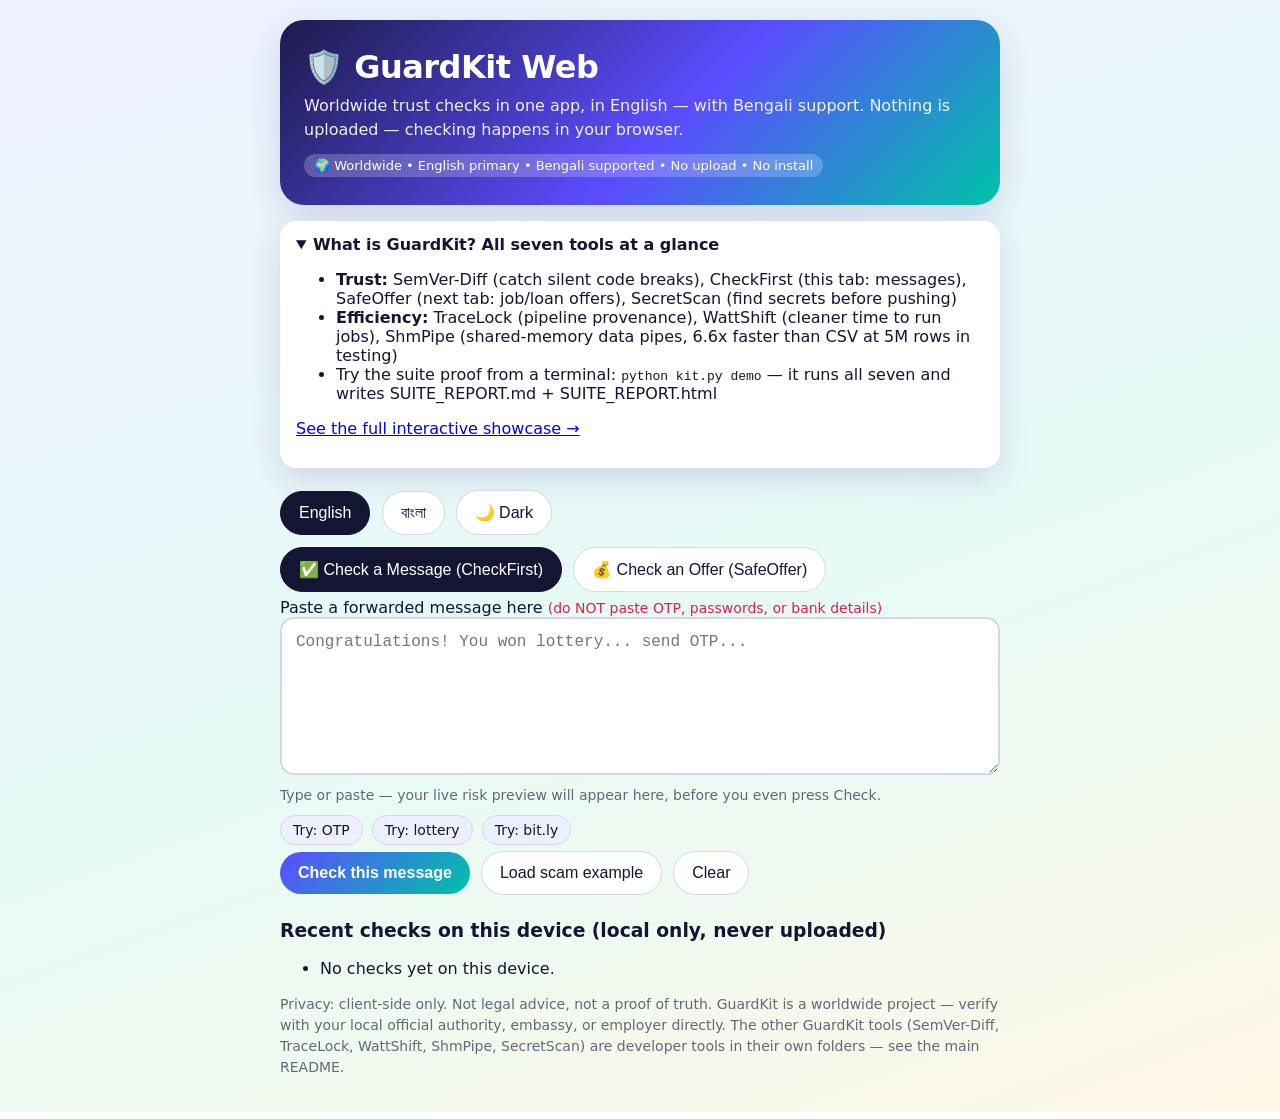
==== web/index.html @ 259c2b07 "GuardKit v0.6.5: 7-tool suite — verify before you trust, faster, greener, reproducible pipelines" ====
<!DOCTYPE html>
<html lang="en">
<head>
<meta charset="utf-8">
<meta name="viewport" content="width=device-width, initial-scale=1">
<title>GuardKit Web — CheckFirst + SafeOffer</title>
<link rel="stylesheet" href="style.css">
</head>
<body>
<noscript><div style="max-width:760px;margin:20px auto;padding:20px;background:#ffe5e5;border-radius:16px;"><strong>JavaScript is off.</strong> GuardKit Web needs JavaScript to check in your browser. Please enable JavaScript, or use the Python tools: <code>python kit.py check &lt;file&gt;</code></div></noscript>
<main>
  <header class="hero">
    <h1 id="title">🛡️ GuardKit Web</h1>
    <p id="intro">Worldwide trust checks in one app, in English — with Bengali support. Nothing is uploaded — checking happens in your browser.</p>
    <span class="badge">🌍 Worldwide • English primary • Bengali supported • No upload • No install</span>
  </header>
  <details open>
    <summary><strong id="details-title">What is GuardKit? All seven tools at a glance</strong></summary>
    <ul>
      <li><strong>Trust:</strong> SemVer-Diff (catch silent code breaks), CheckFirst (this tab: messages), SafeOffer (next tab: job/loan offers), SecretScan (find secrets before pushing)</li>
      <li><strong>Efficiency:</strong> TraceLock (pipeline provenance), WattShift (cleaner time to run jobs), ShmPipe (shared-memory data pipes, 6.6x faster than CSV at 5M rows in testing)</li>
      <li>Try the suite proof from a terminal: <code>python kit.py demo</code> — it runs all seven and writes SUITE_REPORT.md + SUITE_REPORT.html</li>
    </ul>
    <p><a href="landing.html">See the full interactive showcase →</a></p>
  </details>
  <div class="lang" role="group" aria-label="Language and display">
    <button id="btn-en" class="active" aria-label="Switch to English">English</button>
    <button id="btn-bn" aria-label="Switch to Bengali">বাংলা</button>
    <button id="btn-dark" aria-label="Toggle dark mode">🌙 Dark</button>
  </div>
  <div class="tabs">
    <button id="tab-msg" class="active" onclick="showTab('msg')">✅ Check a Message (CheckFirst)</button>
    <button id="tab-offer" onclick="showTab('offer')">💰 Check an Offer (SafeOffer)</button>
  </div>

  <section id="pane-msg">
    <label id="label-msg" for="msg">Paste a forwarded message here <span class="hint">(do NOT paste OTP, passwords, or bank details)</span></label>
    <textarea id="msg" rows="7" placeholder="Congratulations! You won lottery... send OTP..." oninput="livePreview('msg')"></textarea>
    <p class="live" id="live-msg">Type or paste — your live risk preview will appear here, before you even press Check.</p>
    <div>
      <span class="chip" onclick="tryChip('msg', 'OTP')">Try: OTP</span>
      <span class="chip" onclick="tryChip('msg', 'lottery')">Try: lottery</span>
      <span class="chip" onclick="tryChip('msg', 'bit.ly')">Try: bit.ly</span>
    </div>
    <div class="actions">
      <button class="primary" id="btn-check-msg" onclick="checkMessage()">Check this message</button>
      <button id="btn-example-msg" onclick="loadMsgExample()">Load scam example</button>
      <button onclick="clearPane('msg')">Clear</button>
    </div>
    <div id="result-msg" class="hidden"><div id="card-msg" class="card"><div id="score-msg"></div><div class="gauge" id="gauge-msg"><div></div></div><h2 id="verdict-msg"></h2><p id="advice-msg"></p></div><ul id="flags-msg"></ul><p id="share-msg"></p><button id="btn-copy" onclick="copyShare('share-msg')">Copy summary</button><button onclick="shareWhatsApp('share-msg')">Share on WhatsApp</button><button onclick="clearPane('msg')">Clear</button></div>
  </section>

  <section id="pane-offer" class="hidden">
    <label id="label-offer" for="offer">Paste a job, loan, or deal offer here <span class="hint">(do NOT paste passport or bank details)</span></label>
    <textarea id="offer" rows="7" placeholder="Urgent job in Cambodia, pay 6 lakh taka cash now..." oninput="livePreview('offer')"></textarea>
    <p class="live" id="live-offer">Type or paste — your live risk preview will appear here, before you even press Check.</p>
    <div>
      <span class="chip" onclick="tryChip('offer', 'tourist visa')">Try: tourist visa</span>
      <span class="chip" onclick="tryChip('offer', 'cash, no receipt')">Try: cash, no receipt</span>
      <span class="chip" onclick="tryChip('offer', 'passport kept')">Try: passport kept</span>
    </div>
    <div class="actions">
      <button class="primary" id="btn-check-offer" onclick="checkOffer()">Check this offer</button>
      <button id="btn-example-offer" onclick="loadOfferExample()">Load fake job example</button>
      <button onclick="clearPane('offer')">Clear</button>
    </div>
    <div id="result-offer" class="hidden"><div id="card-offer" class="card"><div id="score-offer"></div><div class="gauge" id="gauge-offer"><div></div></div><h2 id="verdict-offer"></h2><p id="advice-offer"></p></div><ul id="flags-offer"></ul><ol id="questions-offer"></ol></div>
  </section>

  <h3 id="history-title">Recent checks on this device (local only, never uploaded)</h3>
  <ul id="history"><li>No checks yet on this device.</li></ul>
  <p class="privacy" id="privacy">Privacy: client-side only. Not legal advice, not a proof of truth. GuardKit is a worldwide project — verify with your local official authority, embassy, or employer directly. The other GuardKit tools (SemVer-Diff, TraceLock, WattShift, ShmPipe, SecretScan) are developer tools in their own folders — see the main README.</p>
</main>
<script src="app.js"></script>
</body>
</html>
---- web/style.css ----
:root {
  --bg: #f0f2ff; --card: #ffffff; --text: #141433; --muted: #66667a;
  --primary: #5b4dff; --primary2: #00c2a8; --red: #e11d48; --amber: #d97706; --green: #059669;
  --shadow: 0 12px 32px rgba(40,30,120,.14);
}
* { box-sizing: border-box; }
body { font-family: system-ui, -apple-system, "Segoe UI", sans-serif; margin: 0; background: linear-gradient(160deg, #eef0ff 0%, #e6fbf6 55%, #fff7e6 100%); color: var(--text); }
main { max-width: 760px; margin: 0 auto; padding: 20px; }
.hero { background: linear-gradient(135deg, #1e1b4b, #5b4dff 55%, #00c2a8); color: white; border-radius: 24px; padding: 28px 24px; box-shadow: var(--shadow); animation: fadeIn .6s ease; }
.hero h1 { margin: 0 0 8px; font-size: 32px; letter-spacing: -0.5px; }
.hero p { margin: 0; opacity: .92; line-height: 1.5; }
.hero .badge { display: inline-block; background: rgba(255,255,255,.22); padding: 4px 10px; border-radius: 999px; font-size: 13px; margin-top: 12px; }
@keyframes fadeIn { from { opacity: 0; transform: translateY(10px); } to { opacity: 1; transform: translateY(0); } }
@keyframes pop { 0% { transform: scale(.96); } 60% { transform: scale(1.02); } 100% { transform: scale(1); } }
@keyframes pulseRed { 0%,100% { box-shadow: 0 0 0 0 rgba(225,29,72,.35); } 50% { box-shadow: 0 0 0 10px rgba(225,29,72,0); } }
details { background: var(--card); border-radius: 16px; padding: 14px 16px; margin: 16px 0; box-shadow: var(--shadow); }
textarea { width: 100%; font-size: 16px; padding: 14px; border: 2px solid #d6d6e6; border-radius: 14px; background: var(--card); color: var(--text); transition: border .2s, box-shadow .2s; }
textarea:focus { outline: none; border-color: var(--primary); box-shadow: 0 0 0 4px rgba(91,77,255,.18); }
button { font-size: 16px; padding: 12px 18px; margin: 6px 6px 6px 0; border-radius: 999px; border: 1px solid #d6d6e6; background: var(--card); color: var(--text); cursor: pointer; transition: transform .15s, box-shadow .15s, background .2s; }
button:hover { transform: translateY(-1px); box-shadow: 0 6px 16px rgba(0,0,0,.12); }
button:focus-visible, textarea:focus-visible { outline: 3px solid #ffbf00; outline-offset: 2px; }
button:active { transform: scale(.98); }
button.primary { background: linear-gradient(135deg, var(--primary), var(--primary2)); color: white; border: none; font-weight: 700; }
button.active { background: #141433; color: white; border-color: #141433; }
.hidden { display: none; }
.card { padding: 20px; border-radius: 20px; margin: 16px 0; animation: pop .35s ease; }
.card.red { background: linear-gradient(135deg, #ffe4e6, #fff1f2); border: 2px solid var(--red); animation: pop .35s ease, pulseRed 2s infinite; }
.card.amber { background: linear-gradient(135deg, #fef3c7, #fffbeb); border: 2px solid var(--amber); }
.card.green { background: linear-gradient(135deg, #d1fae5, #ecfdf5); border: 2px solid var(--green); }
.card h2 { margin: 8px 0; font-size: 22px; }
.gauge { height: 14px; background: #e5e7eb; border-radius: 999px; overflow: hidden; margin: 10px 0; }
.gauge > div { height: 100%; width: 0%; border-radius: 999px; transition: width .6s cubic-bezier(.2,.8,.2,1), background .3s; }
.gauge.red > div { background: linear-gradient(90deg, #f43f5e, #e11d48); }
.gauge.amber > div { background: linear-gradient(90deg, #fbbf24, #d97706); }
.gauge.green > div { background: linear-gradient(90deg, #34d399, #059669); }
.live { font-size: 14px; color: var(--muted); margin: 8px 0; }
.live strong { color: var(--text); }
.chip { display: inline-block; background: #eef0ff; border: 1px solid #d6d6e6; padding: 6px 12px; border-radius: 999px; font-size: 14px; margin: 4px 4px 0 0; cursor: pointer; }
.chip:hover { background: #ddd6ff; }
.tool-grid { display: grid; grid-template-columns: repeat(auto-fit, minmax(200px, 1fr)); gap: 12px; margin: 16px 0; }
.tool-card { background: var(--card); border-radius: 16px; padding: 16px; box-shadow: var(--shadow); cursor: pointer; transition: transform .15s; }
.tool-card:hover { transform: translateY(-3px); }
.tool-card h3 { margin: 0 0 6px; }
.tool-card p { margin: 0; color: var(--muted); font-size: 14px; line-height: 1.4; }
.hint { color: var(--red); font-size: 14px; }
.privacy { font-size: 14px; color: var(--muted); line-height: 1.5; }
@media (max-width: 600px) {
  main { padding: 14px; }
  .hero h1 { font-size: 26px; }
  button { width: 100%; margin-right: 0; }
  textarea { font-size: 17px; }
}
/* Dark mode */
body.dark { background: linear-gradient(160deg, #0f0f23, #0b2e2a); --card: #1e1e38; --text: #f1f1ff; --muted: #a5a5c0; --shadow: 0 12px 32px rgba(0,0,0,.4); }
body.dark textarea { border-color: #44446a; }
body.dark button { border-color: #44446a; }
body.dark .chip { background: #2a2a4e; border-color: #44446a; }
body.dark .card.red { background: linear-gradient(135deg, #3a1a22, #2a1218); }
body.dark .card.amber { background: linear-gradient(135deg, #3a3010, #2a2210); }
body.dark .card.green { background: linear-gradient(135deg, #14331f, #0f2417); }
body.dark .gauge { background: #33335a; }
@media print {
  .lang, .actions, #btn-dark, .chip { display: none; }
  body { background: white; }
  .hero { background: #111 !important; }
}
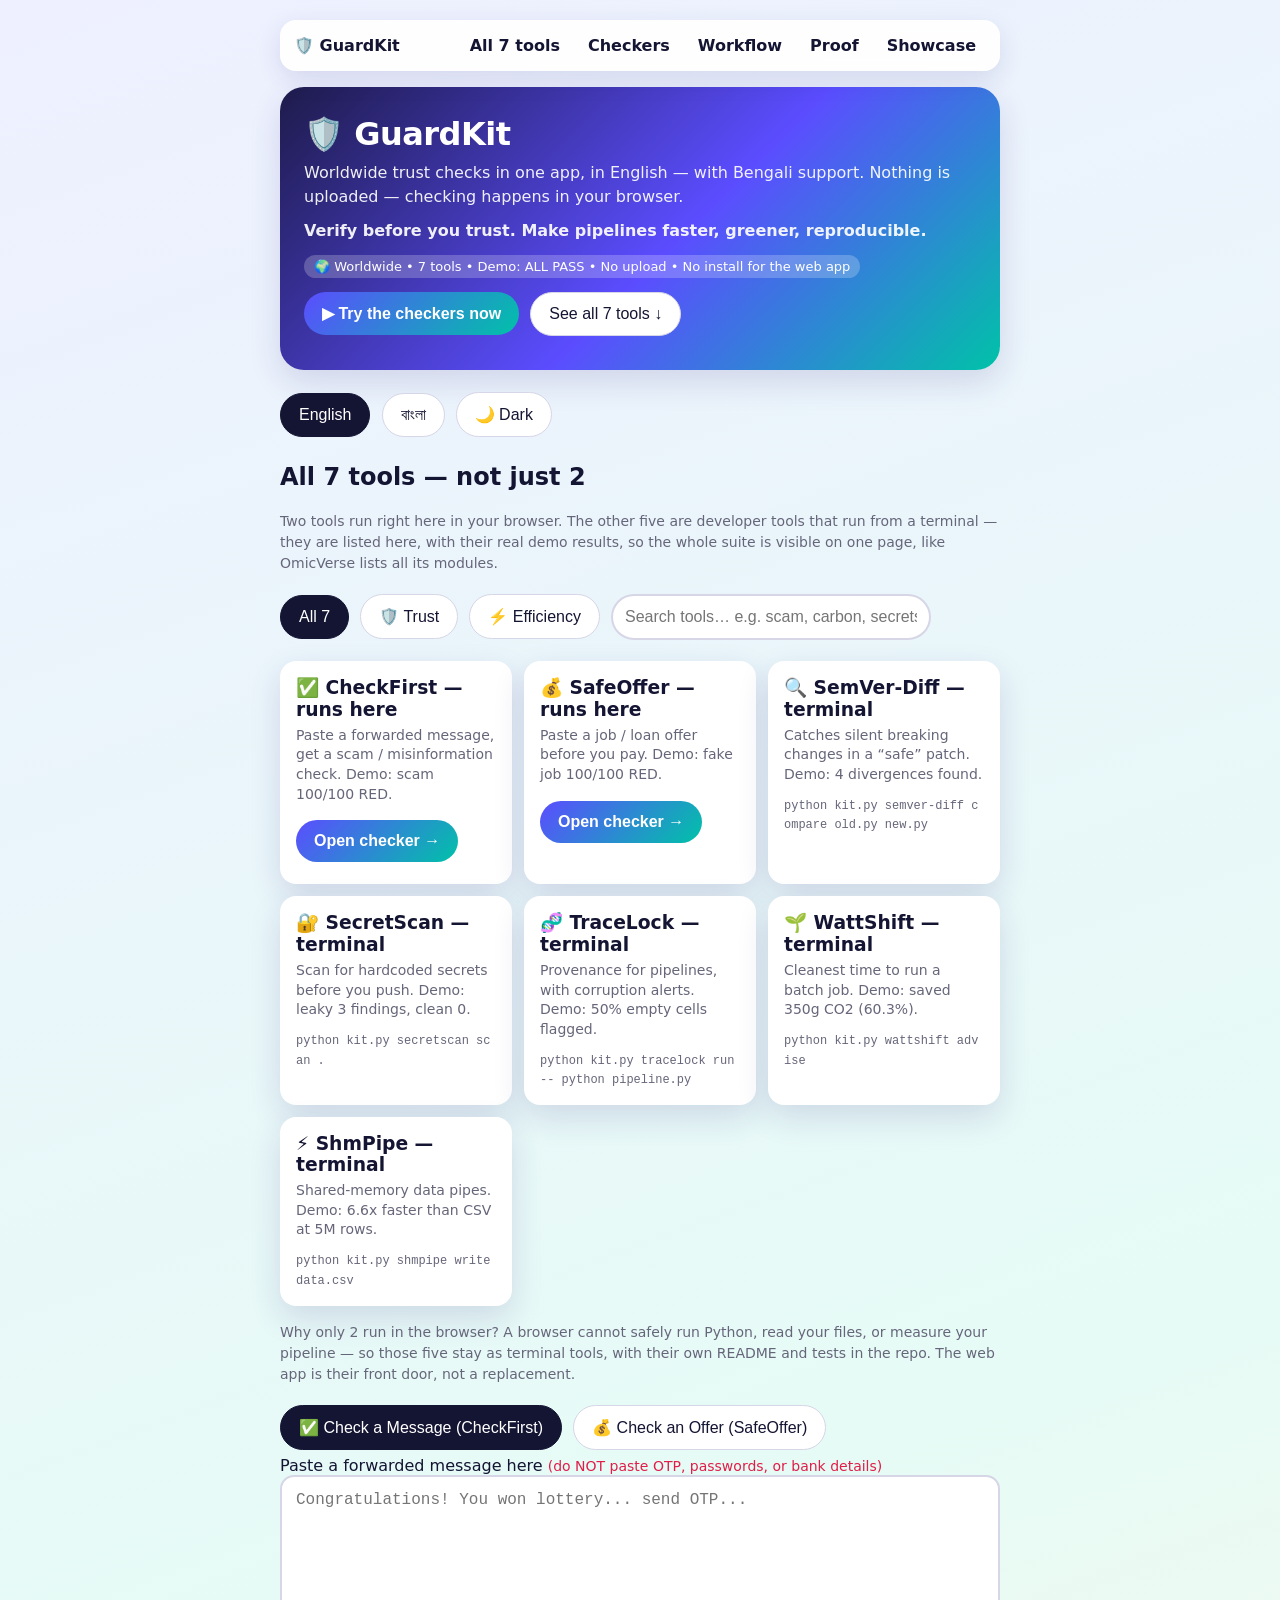
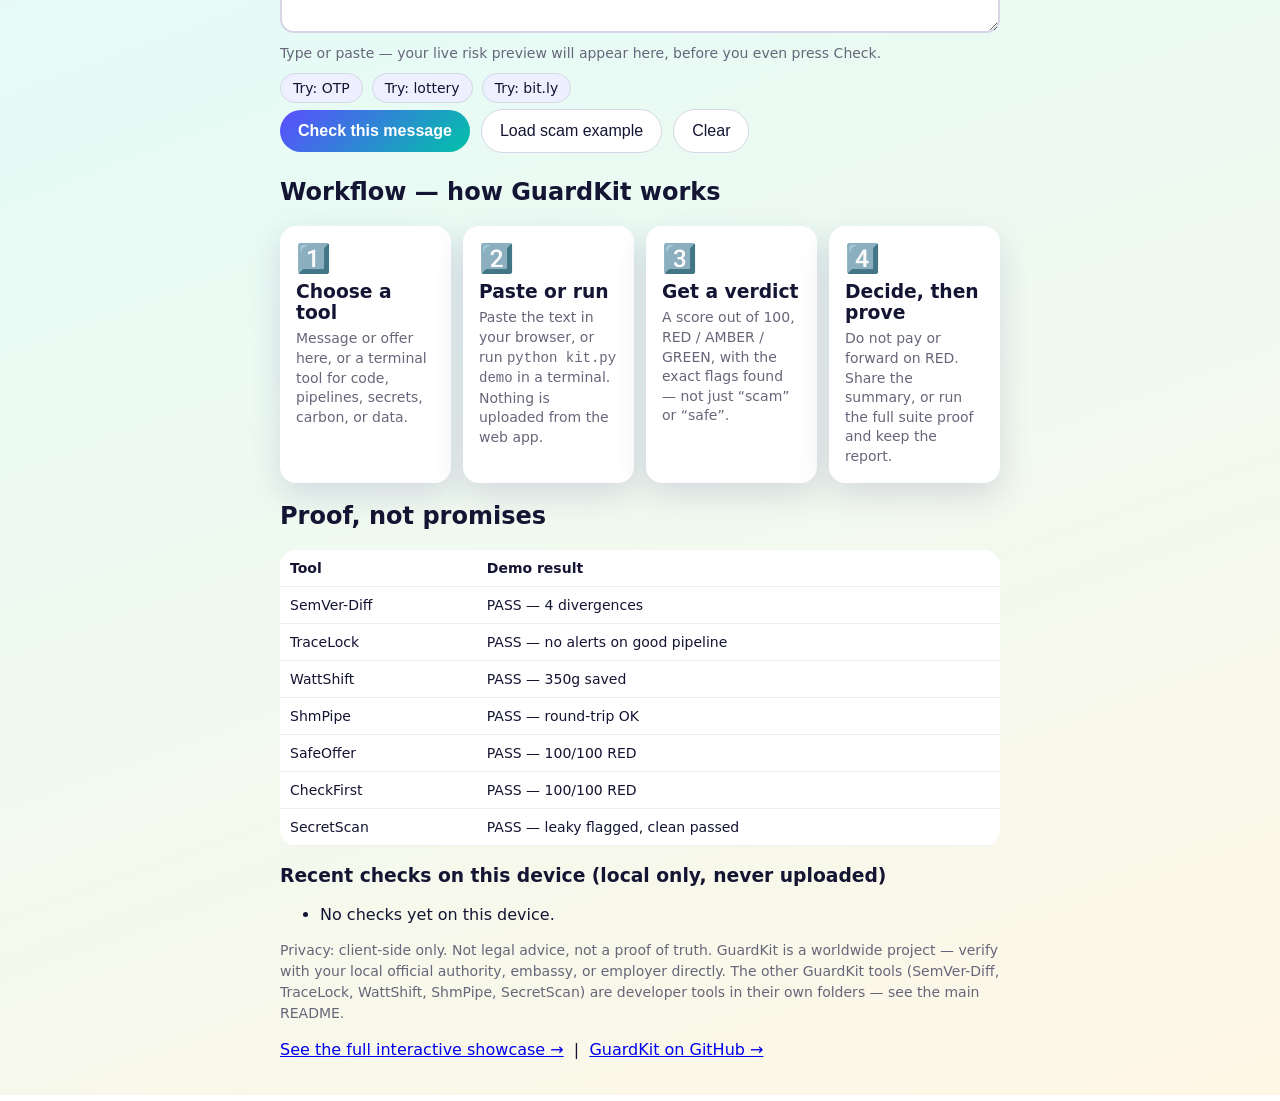
==== commit 12d43f9a: "Redesign website homepage: all 7 tools, nav, workflow, proof — OmicVerse-style suite page" ====
--- a/web/index.html
+++ b/web/index.html
@@ -3,31 +3,68 @@
 <head>
 <meta charset="utf-8">
 <meta name="viewport" content="width=device-width, initial-scale=1">
-<title>GuardKit Web — CheckFirst + SafeOffer</title>
+<title>GuardKit — Verify Before You Trust</title>
 <link rel="stylesheet" href="style.css">
+<style>
+.nav{position:sticky;top:0;z-index:10;background:rgba(255,255,255,.92);backdrop-filter:blur(8px);border-radius:16px;padding:10px 14px;margin:0 0 16px;box-shadow:0 8px 24px rgba(40,30,120,.12);display:flex;flex-wrap:wrap;gap:8px;align-items:center}
+.nav strong{margin-right:auto}
+.nav a{color:#141433;text-decoration:none;font-weight:600;padding:6px 10px;border-radius:999px}
+.nav a:hover{background:#eef0ff}
+.steps{display:grid;grid-template-columns:repeat(auto-fit,minmax(160px,1fr));gap:12px;margin:16px 0}
+.step{background:#fff;border-radius:16px;padding:16px;box-shadow:0 12px 32px rgba(40,30,120,.14)}
+.step b{font-size:28px}
+.step h3{margin:6px 0}
+.step p{margin:0;color:#66667a;font-size:14px;line-height:1.4}
+.tool-card .try{margin-top:10px}
+.tool-card code{font-size:12px;word-break:break-all}
+table{width:100%;border-collapse:collapse;background:#fff;border-radius:16px;overflow:hidden}
+th,td{padding:10px;text-align:left;border-bottom:1px solid #eee;font-size:14px}
+body.dark .nav{background:rgba(30,30,56,.92)}
+body.dark .nav a{color:#f1f1ff}
+body.dark .step,body.dark table{background:#1e1e38}
+body.dark th,body.dark td{border-color:#33335a}
+</style>
 </head>
 <body>
-<noscript><div style="max-width:760px;margin:20px auto;padding:20px;background:#ffe5e5;border-radius:16px;"><strong>JavaScript is off.</strong> GuardKit Web needs JavaScript to check in your browser. Please enable JavaScript, or use the Python tools: <code>python kit.py check &lt;file&gt;</code></div></noscript>
 <main>
+  <nav class="nav"><strong>🛡️ GuardKit</strong><a href="#tools">All 7 tools</a><a href="#checkers">Checkers</a><a href="#workflow">Workflow</a><a href="#proof">Proof</a><a href="landing.html">Showcase</a></nav>
   <header class="hero">
-    <h1 id="title">🛡️ GuardKit Web</h1>
+    <h1 id="title">🛡️ GuardKit</h1>
     <p id="intro">Worldwide trust checks in one app, in English — with Bengali support. Nothing is uploaded — checking happens in your browser.</p>
-    <span class="badge">🌍 Worldwide • English primary • Bengali supported • No upload • No install</span>
+    <p style="margin-top:10px"><strong>Verify before you trust. Make pipelines faster, greener, reproducible.</strong></p>
+    <span class="badge">🌍 Worldwide • 7 tools • Demo: ALL PASS • No upload • No install for the web app</span><br>
+    <a href="#checkers"><button class="primary" style="margin-top:14px">▶ Try the checkers now</button></a>
+    <a href="#tools"><button style="margin-top:14px">See all 7 tools ↓</button></a>
   </header>
-  <details open>
-    <summary><strong id="details-title">What is GuardKit? All seven tools at a glance</strong></summary>
-    <ul>
-      <li><strong>Trust:</strong> SemVer-Diff (catch silent code breaks), CheckFirst (this tab: messages), SafeOffer (next tab: job/loan offers), SecretScan (find secrets before pushing)</li>
-      <li><strong>Efficiency:</strong> TraceLock (pipeline provenance), WattShift (cleaner time to run jobs), ShmPipe (shared-memory data pipes, 6.6x faster than CSV at 5M rows in testing)</li>
-      <li>Try the suite proof from a terminal: <code>python kit.py demo</code> — it runs all seven and writes SUITE_REPORT.md + SUITE_REPORT.html</li>
-    </ul>
-    <p><a href="landing.html">See the full interactive showcase →</a></p>
-  </details>
-  <div class="lang" role="group" aria-label="Language and display">
+
+  <div class="lang" role="group" aria-label="Language and display" style="margin-top:16px">
     <button id="btn-en" class="active" aria-label="Switch to English">English</button>
     <button id="btn-bn" aria-label="Switch to Bengali">বাংলা</button>
     <button id="btn-dark" aria-label="Toggle dark mode">🌙 Dark</button>
   </div>
+
+  <section id="tools">
+    <h2>All 7 tools — not just 2</h2>
+    <p class="privacy">Two tools run right here in your browser. The other five are developer tools that run from a terminal — they are listed here, with their real demo results, so the whole suite is visible on one page, like OmicVerse lists all its modules.</p>
+    <div>
+      <button class="active" id="filter-all" onclick="filterTools('all')">All 7</button>
+      <button id="filter-trust" onclick="filterTools('trust')">🛡️ Trust</button>
+      <button id="filter-eff" onclick="filterTools('eff')">⚡ Efficiency</button>
+      <input id="tool-search" placeholder="Search tools… e.g. scam, carbon, secrets" style="padding:12px; border-radius:999px; border:2px solid #d6d6e6; width:100%; max-width:320px; font-size:16px;" oninput="filterTools(currentFilter)">
+    </div>
+    <div class="tool-grid" id="tool-grid">
+      <div class="tool-card" data-group="trust" data-text="checkfirst message scam forward whatsapp"><h3>✅ CheckFirst — runs here</h3><p>Paste a forwarded message, get a scam / misinformation check. Demo: scam 100/100 RED.</p><p class="try"><a href="#checkers"><button class="primary" onclick="showTab('msg')">Open checker →</button></a></p></div>
+      <div class="tool-card" data-group="trust" data-text="safeoffer job loan offer pay money"><h3>💰 SafeOffer — runs here</h3><p>Paste a job / loan offer before you pay. Demo: fake job 100/100 RED.</p><p class="try"><a href="#checkers"><button class="primary" onclick="showTab('offer')">Open checker →</button></a></p></div>
+      <div class="tool-card" data-group="trust" data-text="semver diff breaking change code patch"><h3>🔍 SemVer-Diff — terminal</h3><p>Catches silent breaking changes in a “safe” patch. Demo: 4 divergences found.</p><p class="try"><code>python kit.py semver-diff compare old.py new.py</code></p></div>
+      <div class="tool-card" data-group="trust" data-text="secretscan secrets github push token"><h3>🔐 SecretScan — terminal</h3><p>Scan for hardcoded secrets before you push. Demo: leaky 3 findings, clean 0.</p><p class="try"><code>python kit.py secretscan scan .</code></p></div>
+      <div class="tool-card" data-group="eff" data-text="tracelock provenance pipeline"><h3>🧬 TraceLock — terminal</h3><p>Provenance for pipelines, with corruption alerts. Demo: 50% empty cells flagged.</p><p class="try"><code>python kit.py tracelock run -- python pipeline.py</code></p></div>
+      <div class="tool-card" data-group="eff" data-text="wattshift carbon green energy"><h3>🌱 WattShift — terminal</h3><p>Cleanest time to run a batch job. Demo: saved 350g CO2 (60.3%).</p><p class="try"><code>python kit.py wattshift advise</code></p></div>
+      <div class="tool-card" data-group="eff" data-text="shmpipe shared memory arrow fast csv"><h3>⚡ ShmPipe — terminal</h3><p>Shared-memory data pipes. Demo: 6.6x faster than CSV at 5M rows.</p><p class="try"><code>python kit.py shmpipe write data.csv</code></p></div>
+    </div>
+    <p class="privacy">Why only 2 run in the browser? A browser cannot safely run Python, read your files, or measure your pipeline — so those five stay as terminal tools, with their own README and tests in the repo. The web app is their front door, not a replacement.</p>
+  </section>
+
+  <section id="checkers">
   <div class="tabs">
     <button id="tab-msg" class="active" onclick="showTab('msg')">✅ Check a Message (CheckFirst)</button>
     <button id="tab-offer" onclick="showTab('offer')">💰 Check an Offer (SafeOffer)</button>
@@ -66,11 +103,50 @@
     </div>
     <div id="result-offer" class="hidden"><div id="card-offer" class="card"><div id="score-offer"></div><div class="gauge" id="gauge-offer"><div></div></div><h2 id="verdict-offer"></h2><p id="advice-offer"></p></div><ul id="flags-offer"></ul><ol id="questions-offer"></ol></div>
   </section>
+  </section>
+
+  <section id="workflow">
+    <h2>Workflow — how GuardKit works</h2>
+    <div class="steps">
+      <div class="step"><b>1️⃣</b><h3>Choose a tool</h3><p>Message or offer here, or a terminal tool for code, pipelines, secrets, carbon, or data.</p></div>
+      <div class="step"><b>2️⃣</b><h3>Paste or run</h3><p>Paste the text in your browser, or run <code>python kit.py demo</code> in a terminal. Nothing is uploaded from the web app.</p></div>
+      <div class="step"><b>3️⃣</b><h3>Get a verdict</h3><p>A score out of 100, RED / AMBER / GREEN, with the exact flags found — not just “scam” or “safe”.</p></div>
+      <div class="step"><b>4️⃣</b><h3>Decide, then prove</h3><p>Do not pay or forward on RED. Share the summary, or run the full suite proof and keep the report.</p></div>
+    </div>
+  </section>
+
+  <section id="proof">
+    <h2>Proof, not promises</h2>
+    <table><tr><th>Tool</th><th>Demo result</th></tr>
+    <tr><td>SemVer-Diff</td><td>PASS — 4 divergences</td></tr>
+    <tr><td>TraceLock</td><td>PASS — no alerts on good pipeline</td></tr>
+    <tr><td>WattShift</td><td>PASS — 350g saved</td></tr>
+    <tr><td>ShmPipe</td><td>PASS — round-trip OK</td></tr>
+    <tr><td>SafeOffer</td><td>PASS — 100/100 RED</td></tr>
+    <tr><td>CheckFirst</td><td>PASS — 100/100 RED</td></tr>
+    <tr><td>SecretScan</td><td>PASS — leaky flagged, clean passed</td></tr></table>
+  </section>
 
   <h3 id="history-title">Recent checks on this device (local only, never uploaded)</h3>
   <ul id="history"><li>No checks yet on this device.</li></ul>
   <p class="privacy" id="privacy">Privacy: client-side only. Not legal advice, not a proof of truth. GuardKit is a worldwide project — verify with your local official authority, embassy, or employer directly. The other GuardKit tools (SemVer-Diff, TraceLock, WattShift, ShmPipe, SecretScan) are developer tools in their own folders — see the main README.</p>
+  <p><a href="landing.html">See the full interactive showcase →</a> &nbsp;|&nbsp; <a href="https://github.com/rafi28-png/guardkit">GuardKit on GitHub →</a></p>
 </main>
 <script src="app.js"></script>
+<script>
+let currentFilter = 'all';
+function filterTools(group) {
+  if (group) currentFilter = group;
+  document.getElementById('filter-all').className = currentFilter === 'all' ? 'active' : '';
+  document.getElementById('filter-trust').className = currentFilter === 'trust' ? 'active' : '';
+  document.getElementById('filter-eff').className = currentFilter === 'eff' ? 'active' : '';
+  const q = (document.getElementById('tool-search').value || '').toLowerCase();
+  document.querySelectorAll('.tool-card').forEach(card => {
+    const okGroup = currentFilter === 'all' || card.dataset.group === currentFilter;
+    const okSearch = !q || card.dataset.text.includes(q) || card.textContent.toLowerCase().includes(q);
+    card.style.display = (okGroup && okSearch) ? '' : 'none';
+  });
+}
+</script>
 </body>
 </html>
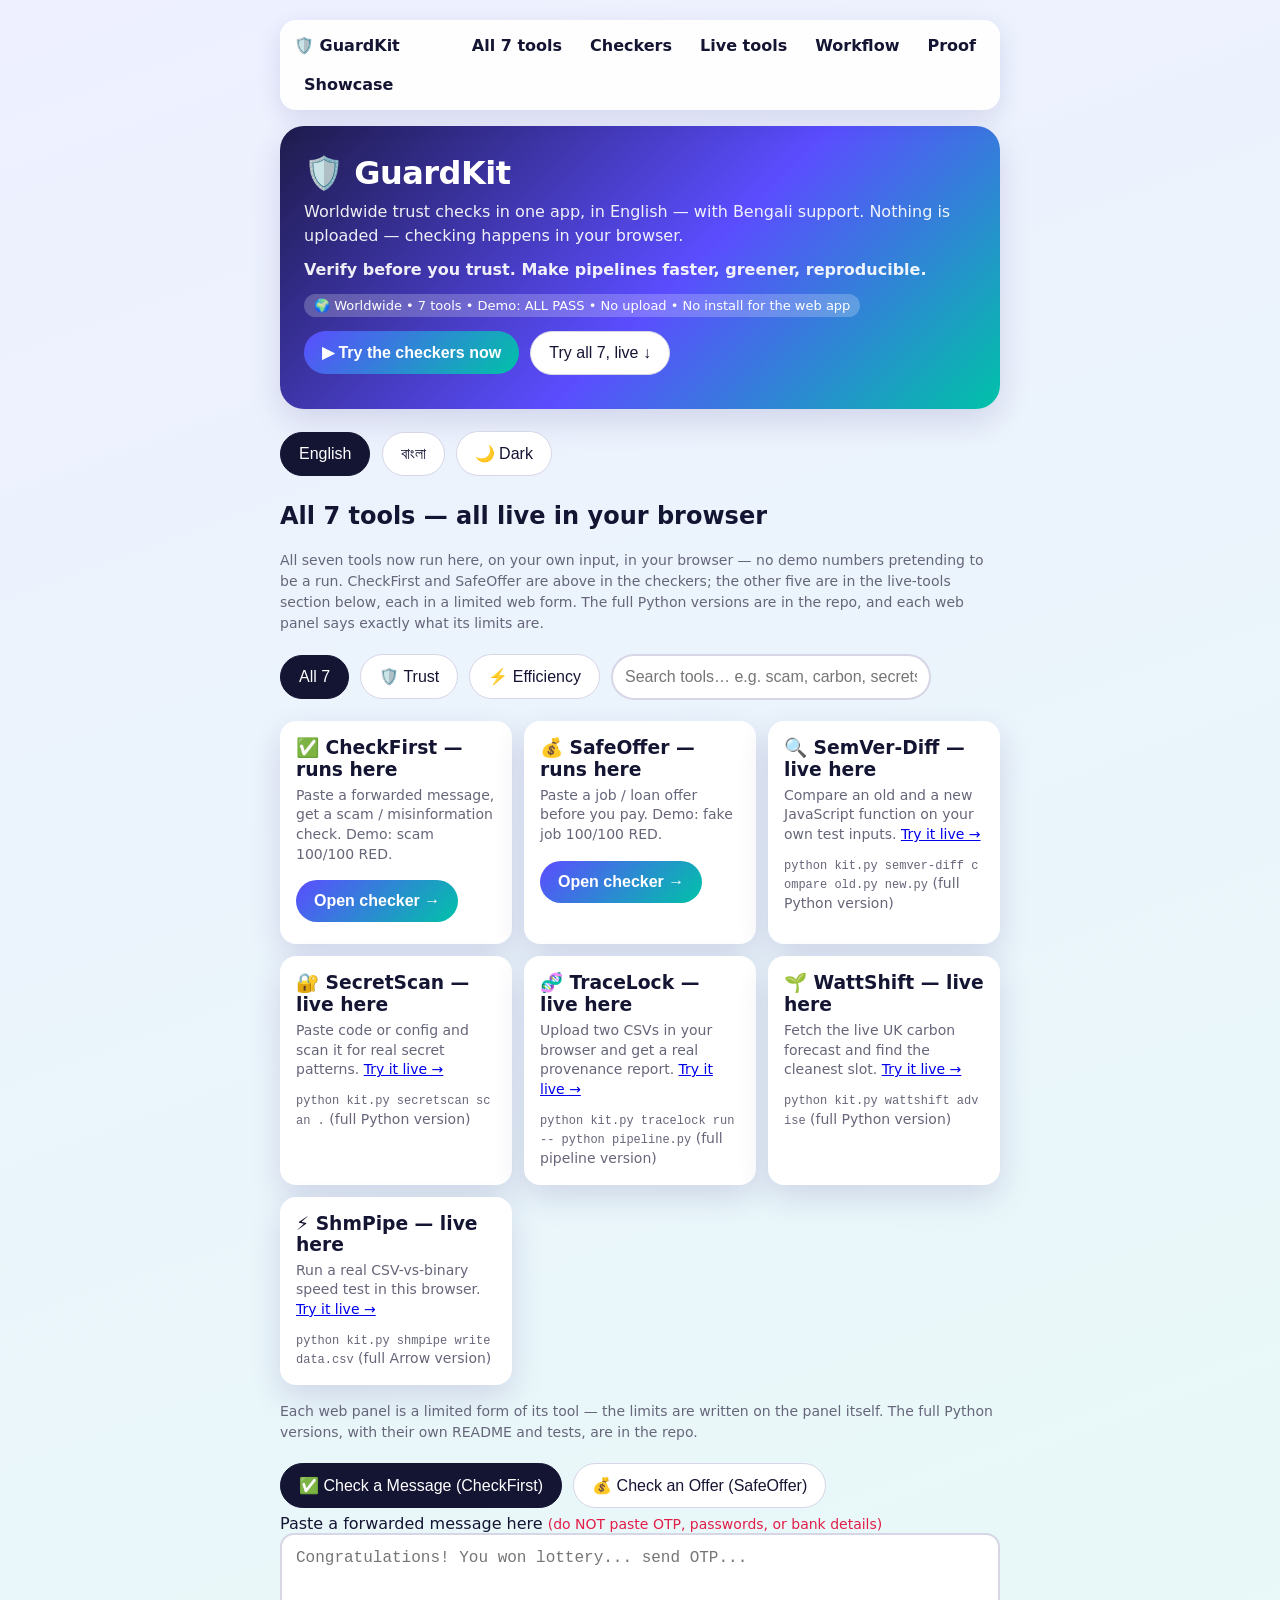
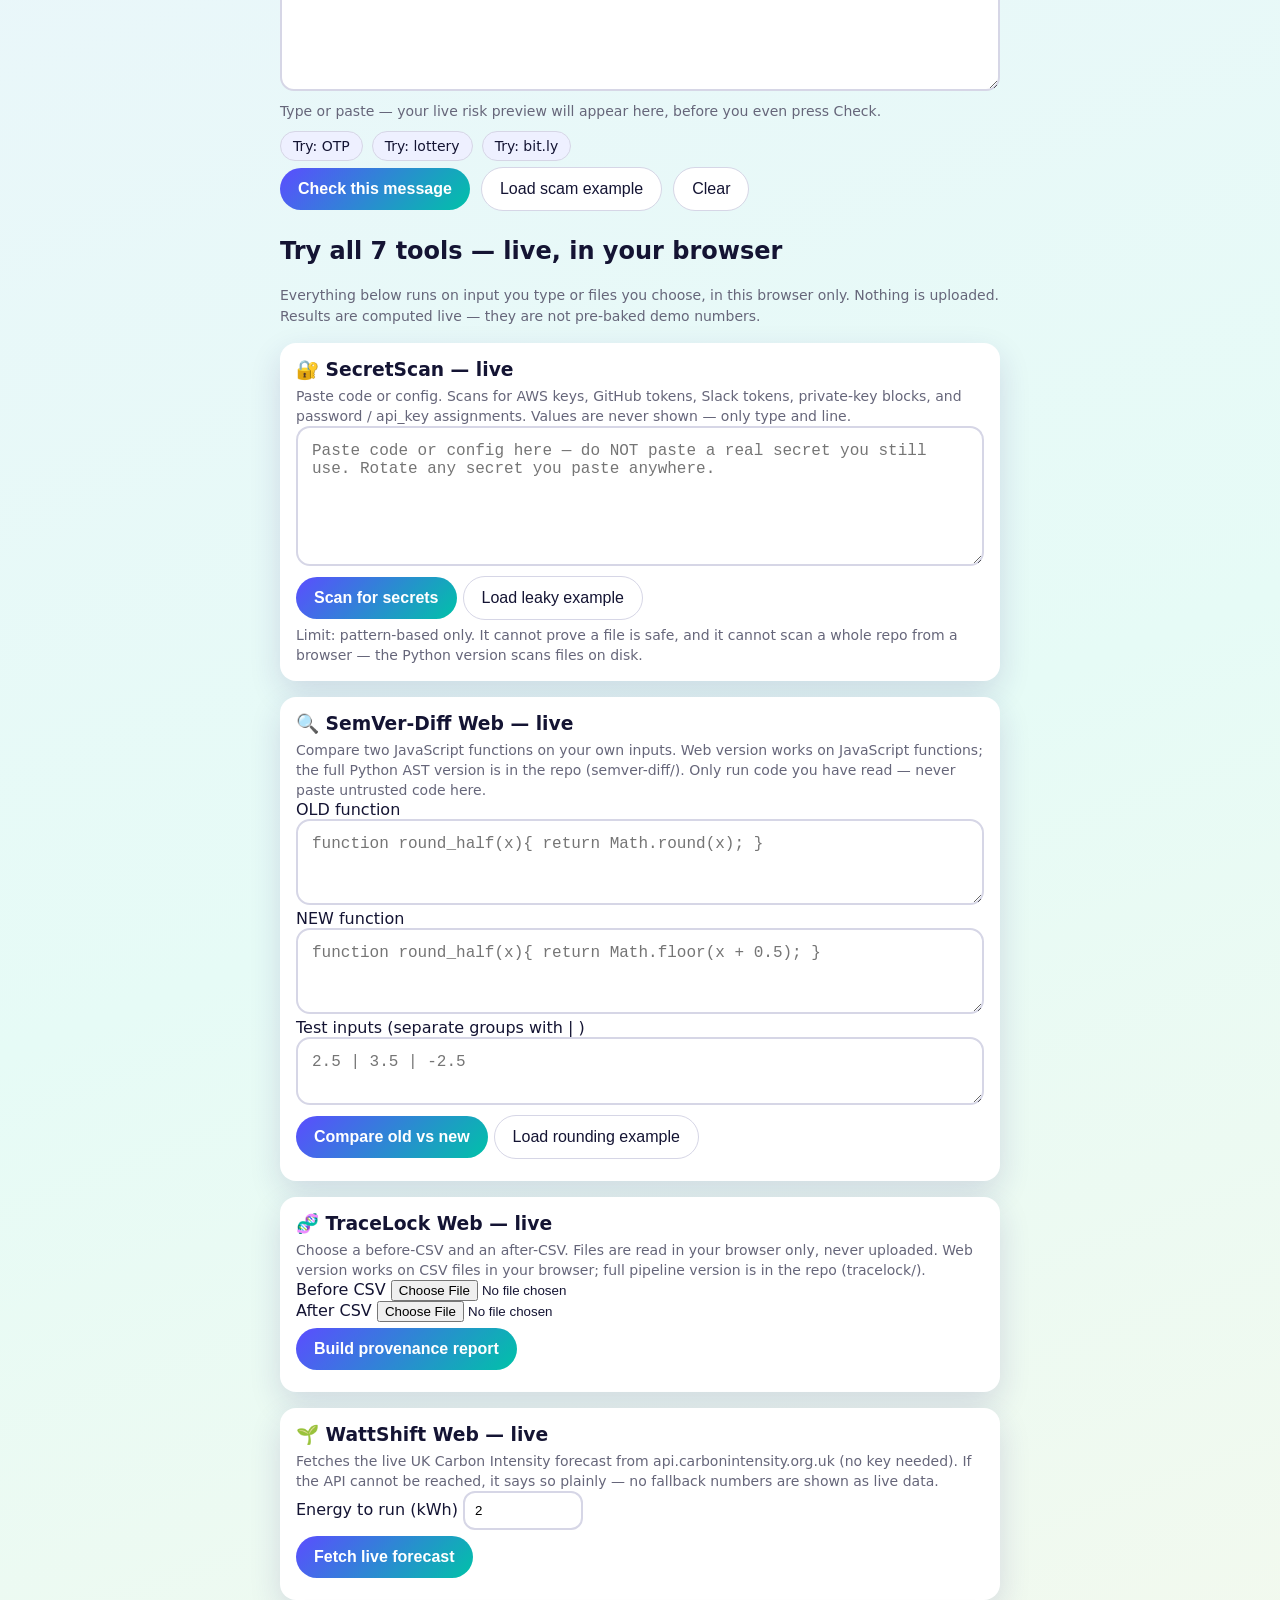
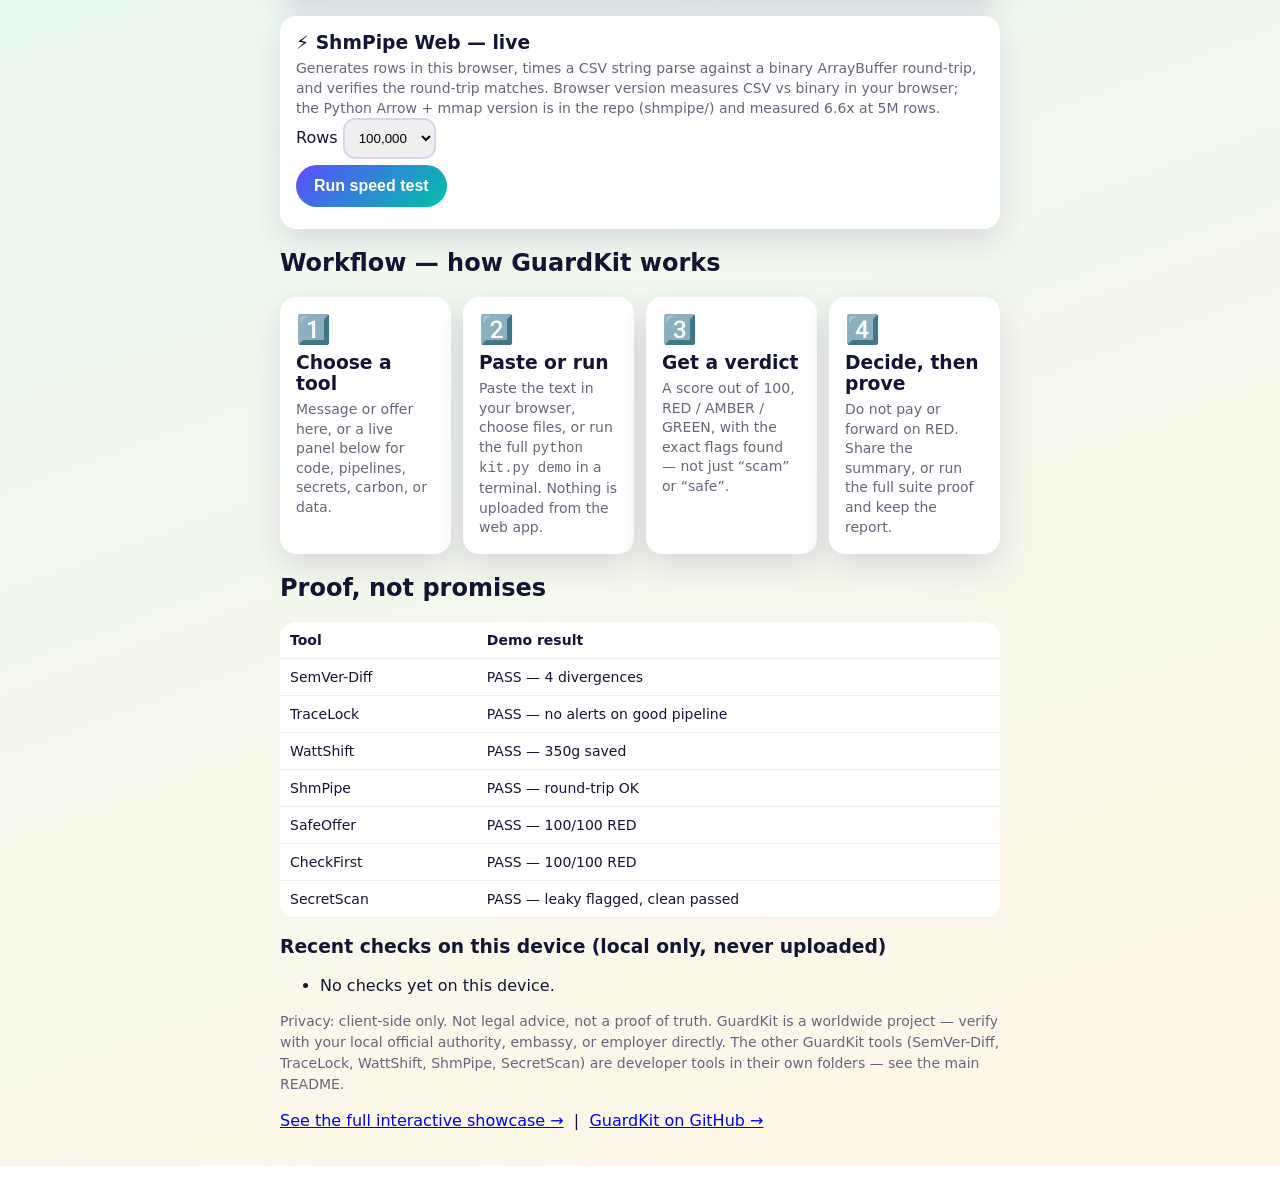
==== commit a5250030: "All 7 tools work live on the website — real browser tools, not demos" ====
--- a/web/index.html
+++ b/web/index.html
@@ -27,14 +27,14 @@
 </head>
 <body>
 <main>
-  <nav class="nav"><strong>🛡️ GuardKit</strong><a href="#tools">All 7 tools</a><a href="#checkers">Checkers</a><a href="#workflow">Workflow</a><a href="#proof">Proof</a><a href="landing.html">Showcase</a></nav>
+  <nav class="nav"><strong>🛡️ GuardKit</strong><a href="#tools">All 7 tools</a><a href="#checkers">Checkers</a><a href="#live-tools">Live tools</a><a href="#workflow">Workflow</a><a href="#proof">Proof</a><a href="landing.html">Showcase</a></nav>
   <header class="hero">
     <h1 id="title">🛡️ GuardKit</h1>
     <p id="intro">Worldwide trust checks in one app, in English — with Bengali support. Nothing is uploaded — checking happens in your browser.</p>
     <p style="margin-top:10px"><strong>Verify before you trust. Make pipelines faster, greener, reproducible.</strong></p>
     <span class="badge">🌍 Worldwide • 7 tools • Demo: ALL PASS • No upload • No install for the web app</span><br>
     <a href="#checkers"><button class="primary" style="margin-top:14px">▶ Try the checkers now</button></a>
-    <a href="#tools"><button style="margin-top:14px">See all 7 tools ↓</button></a>
+    <a href="#live-tools"><button style="margin-top:14px">Try all 7, live ↓</button></a>
   </header>
 
   <div class="lang" role="group" aria-label="Language and display" style="margin-top:16px">
@@ -44,8 +44,8 @@
   </div>
 
   <section id="tools">
-    <h2>All 7 tools — not just 2</h2>
-    <p class="privacy">Two tools run right here in your browser. The other five are developer tools that run from a terminal — they are listed here, with their real demo results, so the whole suite is visible on one page, like OmicVerse lists all its modules.</p>
+    <h2>All 7 tools — all live in your browser</h2>
+    <p class="privacy">All seven tools now run here, on your own input, in your browser — no demo numbers pretending to be a run. CheckFirst and SafeOffer are above in the checkers; the other five are in the live-tools section below, each in a limited web form. The full Python versions are in the repo, and each web panel says exactly what its limits are.</p>
     <div>
       <button class="active" id="filter-all" onclick="filterTools('all')">All 7</button>
       <button id="filter-trust" onclick="filterTools('trust')">🛡️ Trust</button>
@@ -55,13 +55,13 @@
     <div class="tool-grid" id="tool-grid">
       <div class="tool-card" data-group="trust" data-text="checkfirst message scam forward whatsapp"><h3>✅ CheckFirst — runs here</h3><p>Paste a forwarded message, get a scam / misinformation check. Demo: scam 100/100 RED.</p><p class="try"><a href="#checkers"><button class="primary" onclick="showTab('msg')">Open checker →</button></a></p></div>
       <div class="tool-card" data-group="trust" data-text="safeoffer job loan offer pay money"><h3>💰 SafeOffer — runs here</h3><p>Paste a job / loan offer before you pay. Demo: fake job 100/100 RED.</p><p class="try"><a href="#checkers"><button class="primary" onclick="showTab('offer')">Open checker →</button></a></p></div>
-      <div class="tool-card" data-group="trust" data-text="semver diff breaking change code patch"><h3>🔍 SemVer-Diff — terminal</h3><p>Catches silent breaking changes in a “safe” patch. Demo: 4 divergences found.</p><p class="try"><code>python kit.py semver-diff compare old.py new.py</code></p></div>
-      <div class="tool-card" data-group="trust" data-text="secretscan secrets github push token"><h3>🔐 SecretScan — terminal</h3><p>Scan for hardcoded secrets before you push. Demo: leaky 3 findings, clean 0.</p><p class="try"><code>python kit.py secretscan scan .</code></p></div>
-      <div class="tool-card" data-group="eff" data-text="tracelock provenance pipeline"><h3>🧬 TraceLock — terminal</h3><p>Provenance for pipelines, with corruption alerts. Demo: 50% empty cells flagged.</p><p class="try"><code>python kit.py tracelock run -- python pipeline.py</code></p></div>
-      <div class="tool-card" data-group="eff" data-text="wattshift carbon green energy"><h3>🌱 WattShift — terminal</h3><p>Cleanest time to run a batch job. Demo: saved 350g CO2 (60.3%).</p><p class="try"><code>python kit.py wattshift advise</code></p></div>
-      <div class="tool-card" data-group="eff" data-text="shmpipe shared memory arrow fast csv"><h3>⚡ ShmPipe — terminal</h3><p>Shared-memory data pipes. Demo: 6.6x faster than CSV at 5M rows.</p><p class="try"><code>python kit.py shmpipe write data.csv</code></p></div>
-    </div>
-    <p class="privacy">Why only 2 run in the browser? A browser cannot safely run Python, read your files, or measure your pipeline — so those five stay as terminal tools, with their own README and tests in the repo. The web app is their front door, not a replacement.</p>
+      <div class="tool-card" data-group="trust" data-text="semver diff breaking change code patch"><h3>🔍 SemVer-Diff — live here</h3><p>Compare an old and a new JavaScript function on your own test inputs. <a href="#panel-semver">Try it live →</a></p><p class="try"><code>python kit.py semver-diff compare old.py new.py</code> (full Python version)</p></div>
+      <div class="tool-card" data-group="trust" data-text="secretscan secrets github push token"><h3>🔐 SecretScan — live here</h3><p>Paste code or config and scan it for real secret patterns. <a href="#panel-secrets">Try it live →</a></p><p class="try"><code>python kit.py secretscan scan .</code> (full Python version)</p></div>
+      <div class="tool-card" data-group="eff" data-text="tracelock provenance pipeline"><h3>🧬 TraceLock — live here</h3><p>Upload two CSVs in your browser and get a real provenance report. <a href="#panel-trace">Try it live →</a></p><p class="try"><code>python kit.py tracelock run -- python pipeline.py</code> (full pipeline version)</p></div>
+      <div class="tool-card" data-group="eff" data-text="wattshift carbon green energy"><h3>🌱 WattShift — live here</h3><p>Fetch the live UK carbon forecast and find the cleanest slot. <a href="#panel-watt">Try it live →</a></p><p class="try"><code>python kit.py wattshift advise</code> (full Python version)</p></div>
+      <div class="tool-card" data-group="eff" data-text="shmpipe shared memory arrow fast csv"><h3>⚡ ShmPipe — live here</h3><p>Run a real CSV-vs-binary speed test in this browser. <a href="#panel-shm">Try it live →</a></p><p class="try"><code>python kit.py shmpipe write data.csv</code> (full Arrow version)</p></div>
+    </div>
+    <p class="privacy">Each web panel is a limited form of its tool — the limits are written on the panel itself. The full Python versions, with their own README and tests, are in the repo.</p>
   </section>
 
   <section id="checkers">
@@ -105,11 +105,63 @@
   </section>
   </section>
 
+  <section id="live-tools">
+    <h2>Try all 7 tools — live, in your browser</h2>
+    <p class="privacy">Everything below runs on input you type or files you choose, in this browser only. Nothing is uploaded. Results are computed live — they are not pre-baked demo numbers.</p>
+
+    <div class="tool-card" id="panel-secrets" style="margin:16px 0">
+      <h3>🔐 SecretScan — live</h3>
+      <p>Paste code or config. Scans for AWS keys, GitHub tokens, Slack tokens, private-key blocks, and password / api_key assignments. Values are never shown — only type and line.</p>
+      <textarea id="ss-input" rows="6" placeholder="Paste code or config here — do NOT paste a real secret you still use. Rotate any secret you paste anywhere."></textarea>
+      <div class="actions"><button class="primary" onclick="runSecretScan()">Scan for secrets</button><button onclick="loadSecretExample()">Load leaky example</button></div>
+      <div id="ss-out"></div>
+      <p class="privacy">Limit: pattern-based only. It cannot prove a file is safe, and it cannot scan a whole repo from a browser — the Python version scans files on disk.</p>
+    </div>
+
+    <div class="tool-card" id="panel-semver" style="margin:16px 0">
+      <h3>🔍 SemVer-Diff Web — live</h3>
+      <p>Compare two JavaScript functions on your own inputs. Web version works on JavaScript functions; the full Python AST version is in the repo (semver-diff/). Only run code you have read — never paste untrusted code here.</p>
+      <label for="sv-old">OLD function</label>
+      <textarea id="sv-old" rows="3" placeholder="function round_half(x){ return Math.round(x); }"></textarea>
+      <label for="sv-new">NEW function</label>
+      <textarea id="sv-new" rows="3" placeholder="function round_half(x){ return Math.floor(x + 0.5); }"></textarea>
+      <label for="sv-inputs">Test inputs (separate groups with | )</label>
+      <textarea id="sv-inputs" rows="2" placeholder="2.5 | 3.5 | -2.5"></textarea>
+      <div class="actions"><button class="primary" onclick="runSemVerWeb()">Compare old vs new</button><button onclick="loadSemVerExample()">Load rounding example</button></div>
+      <div id="sv-out"></div>
+    </div>
+
+    <div class="tool-card" id="panel-trace" style="margin:16px 0">
+      <h3>🧬 TraceLock Web — live</h3>
+      <p>Choose a before-CSV and an after-CSV. Files are read in your browser only, never uploaded. Web version works on CSV files in your browser; full pipeline version is in the repo (tracelock/).</p>
+      <label>Before CSV <input type="file" id="tl-before" accept=".csv,text/csv"></label><br>
+      <label>After CSV <input type="file" id="tl-after" accept=".csv,text/csv"></label>
+      <div class="actions"><button class="primary" onclick="runTraceWeb()">Build provenance report</button></div>
+      <div id="tl-out"></div>
+    </div>
+
+    <div class="tool-card" id="panel-watt" style="margin:16px 0">
+      <h3>🌱 WattShift Web — live</h3>
+      <p>Fetches the live UK Carbon Intensity forecast from api.carbonintensity.org.uk (no key needed). If the API cannot be reached, it says so plainly — no fallback numbers are shown as live data.</p>
+      <label for="ws-kwh">Energy to run (kWh) <input type="number" id="ws-kwh" value="2" min="0.1" step="0.1" style="padding:10px;border-radius:12px;border:2px solid #d6d6e6;width:120px"></label>
+      <div class="actions"><button class="primary" onclick="runWattWeb()">Fetch live forecast</button></div>
+      <div id="ws-out"></div>
+    </div>
+
+    <div class="tool-card" id="panel-shm" style="margin:16px 0">
+      <h3>⚡ ShmPipe Web — live</h3>
+      <p>Generates rows in this browser, times a CSV string parse against a binary ArrayBuffer round-trip, and verifies the round-trip matches. Browser version measures CSV vs binary in your browser; the Python Arrow + mmap version is in the repo (shmpipe/) and measured 6.6x at 5M rows.</p>
+      <label for="shm-n">Rows <select id="shm-n" style="padding:10px;border-radius:12px;border:2px solid #d6d6e6"><option value="10000">10,000</option><option value="100000" selected>100,000</option></select></label>
+      <div class="actions"><button class="primary" onclick="runShmWeb()">Run speed test</button></div>
+      <div id="shm-out"></div>
+    </div>
+  </section>
+
   <section id="workflow">
     <h2>Workflow — how GuardKit works</h2>
     <div class="steps">
-      <div class="step"><b>1️⃣</b><h3>Choose a tool</h3><p>Message or offer here, or a terminal tool for code, pipelines, secrets, carbon, or data.</p></div>
-      <div class="step"><b>2️⃣</b><h3>Paste or run</h3><p>Paste the text in your browser, or run <code>python kit.py demo</code> in a terminal. Nothing is uploaded from the web app.</p></div>
+      <div class="step"><b>1️⃣</b><h3>Choose a tool</h3><p>Message or offer here, or a live panel below for code, pipelines, secrets, carbon, or data.</p></div>
+      <div class="step"><b>2️⃣</b><h3>Paste or run</h3><p>Paste the text in your browser, choose files, or run the full <code>python kit.py demo</code> in a terminal. Nothing is uploaded from the web app.</p></div>
       <div class="step"><b>3️⃣</b><h3>Get a verdict</h3><p>A score out of 100, RED / AMBER / GREEN, with the exact flags found — not just “scam” or “safe”.</p></div>
       <div class="step"><b>4️⃣</b><h3>Decide, then prove</h3><p>Do not pay or forward on RED. Share the summary, or run the full suite proof and keep the report.</p></div>
     </div>
@@ -133,6 +185,7 @@
   <p><a href="landing.html">See the full interactive showcase →</a> &nbsp;|&nbsp; <a href="https://github.com/rafi28-png/guardkit">GuardKit on GitHub →</a></p>
 </main>
 <script src="app.js"></script>
+<script src="tools.js"></script>
 <script>
 let currentFilter = 'all';
 function filterTools(group) {
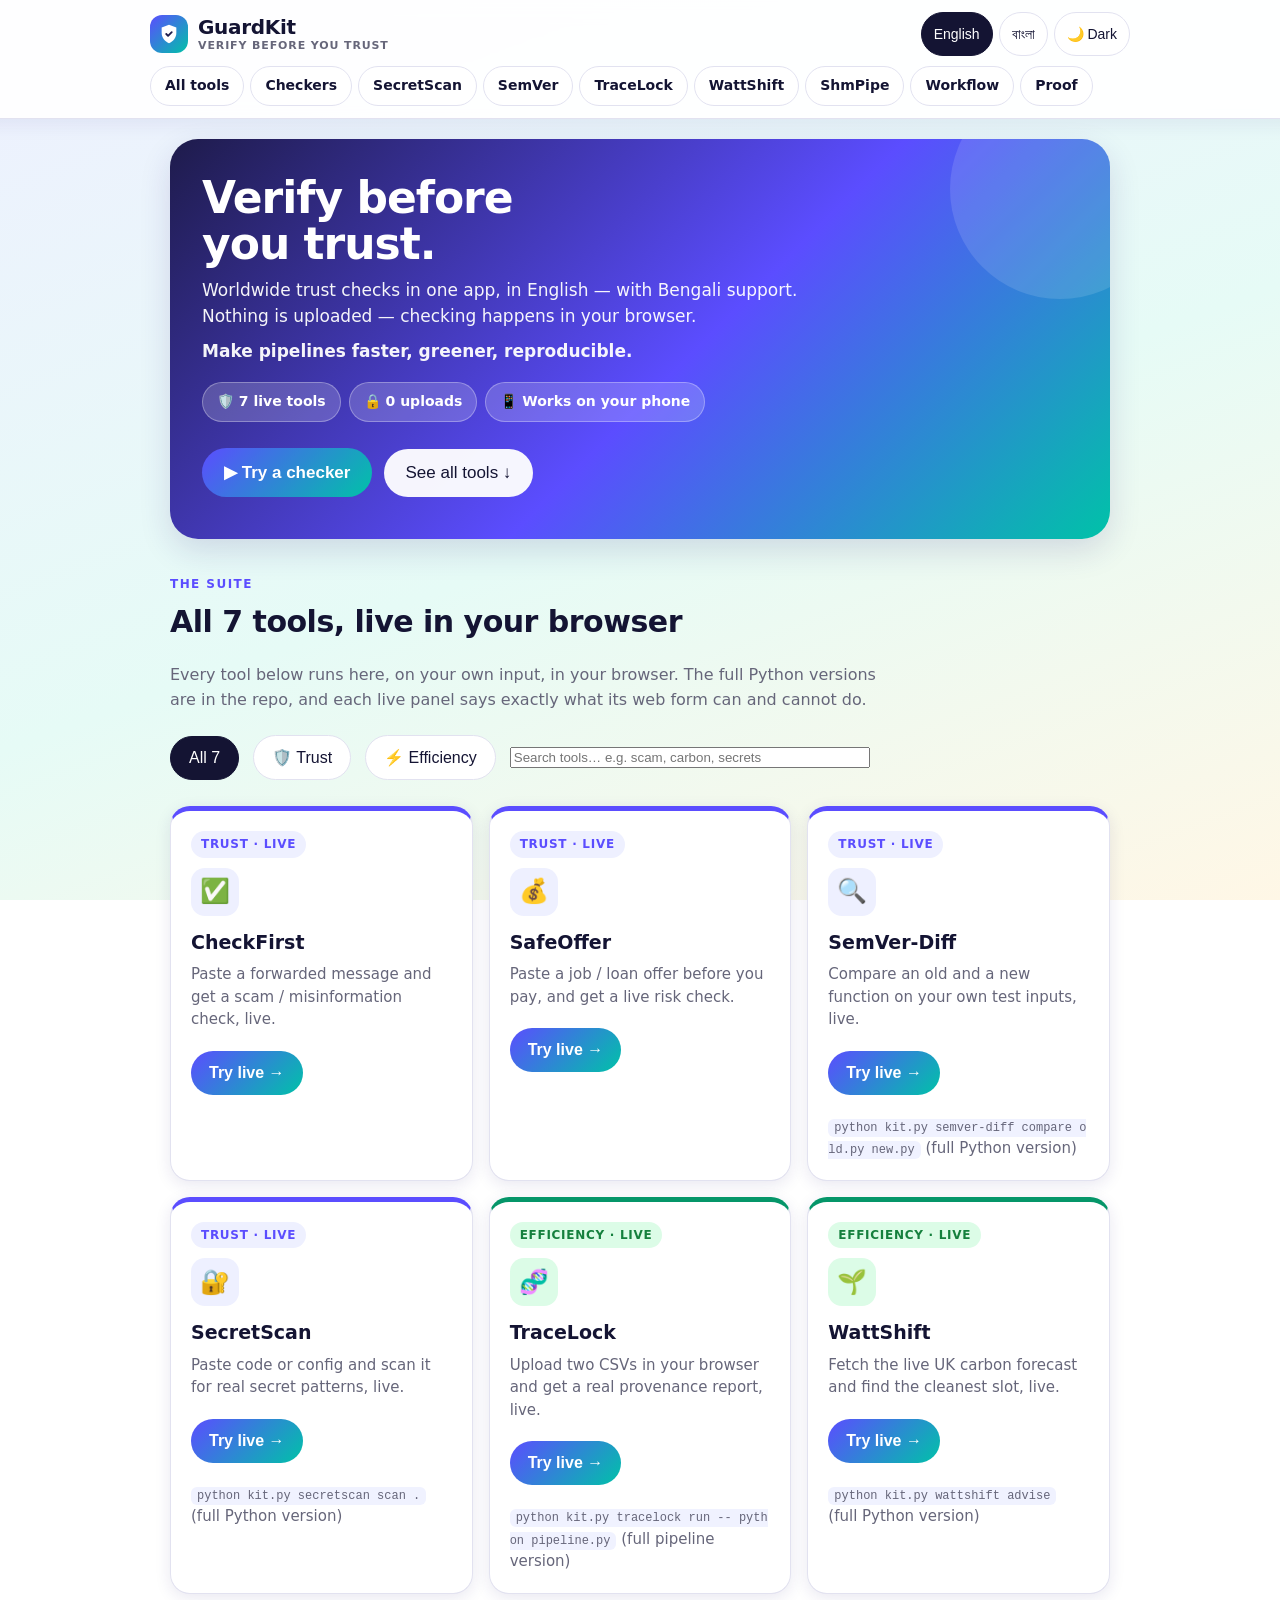
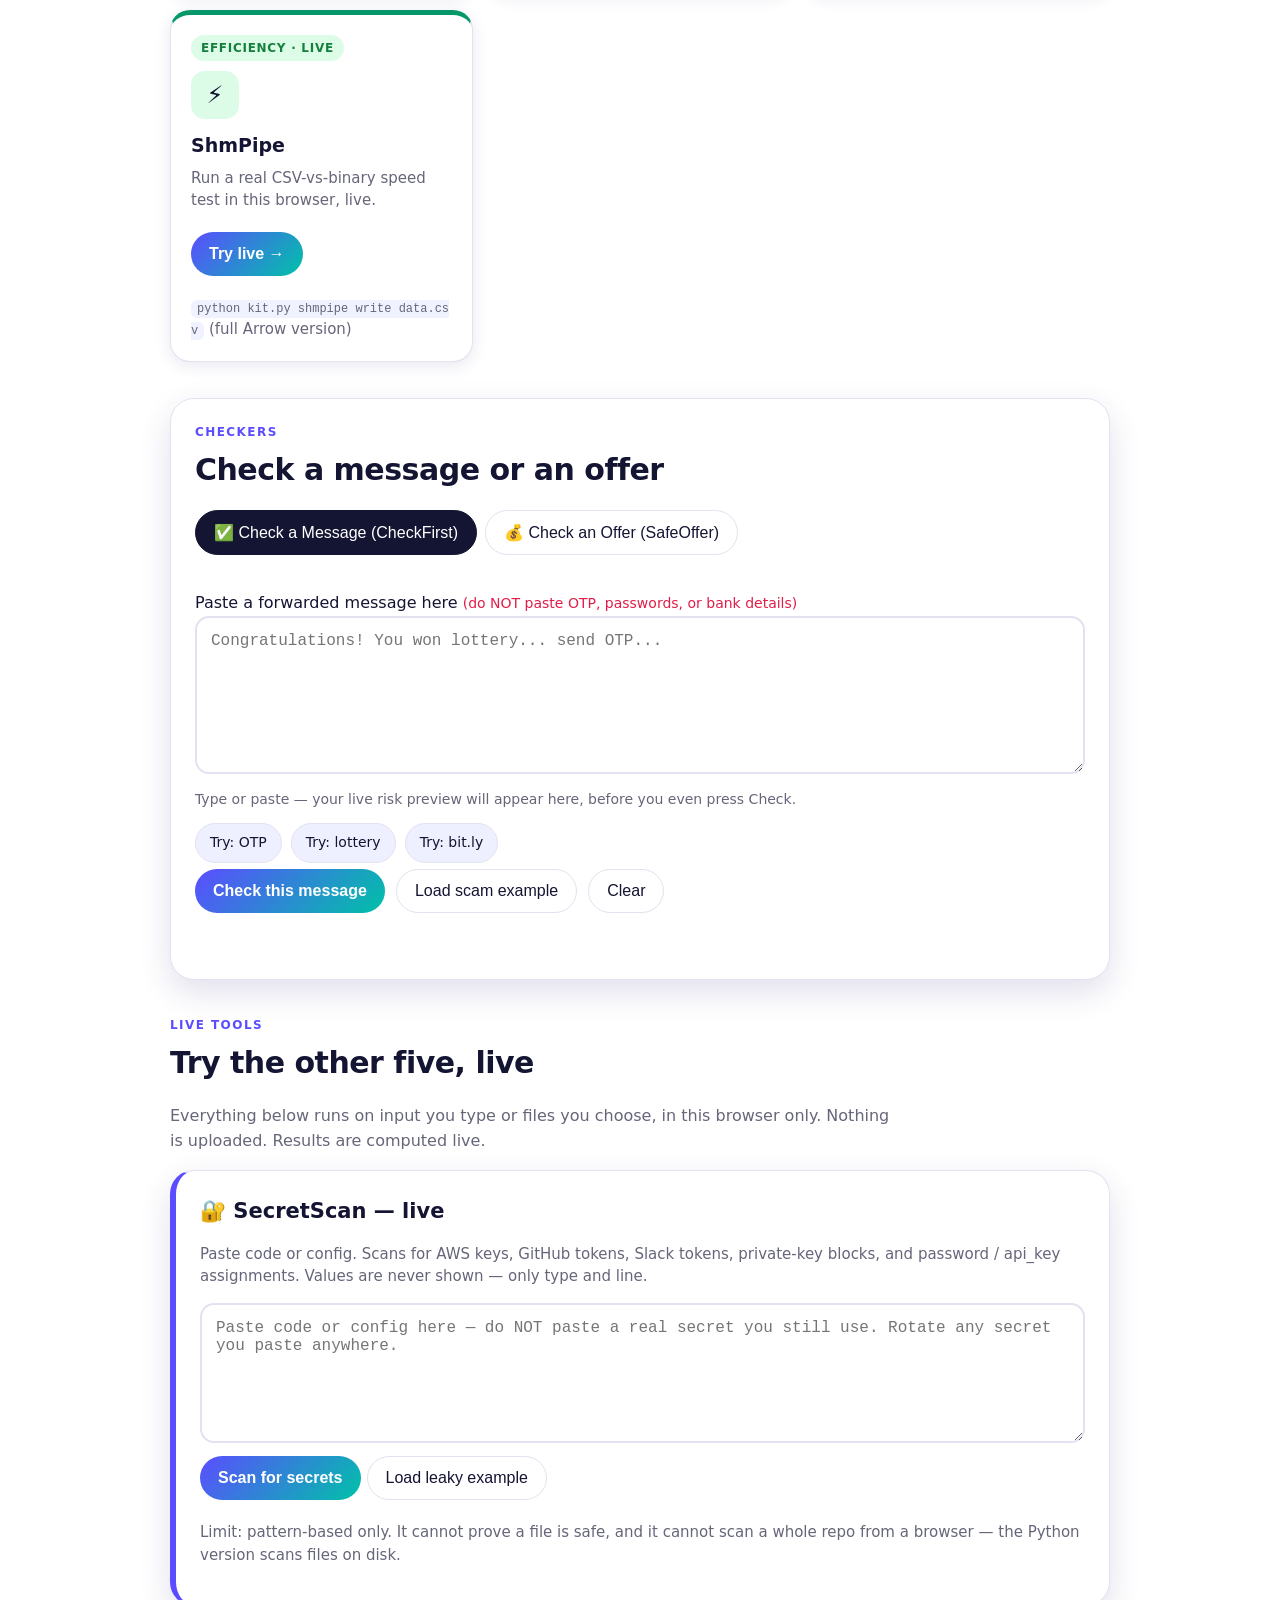
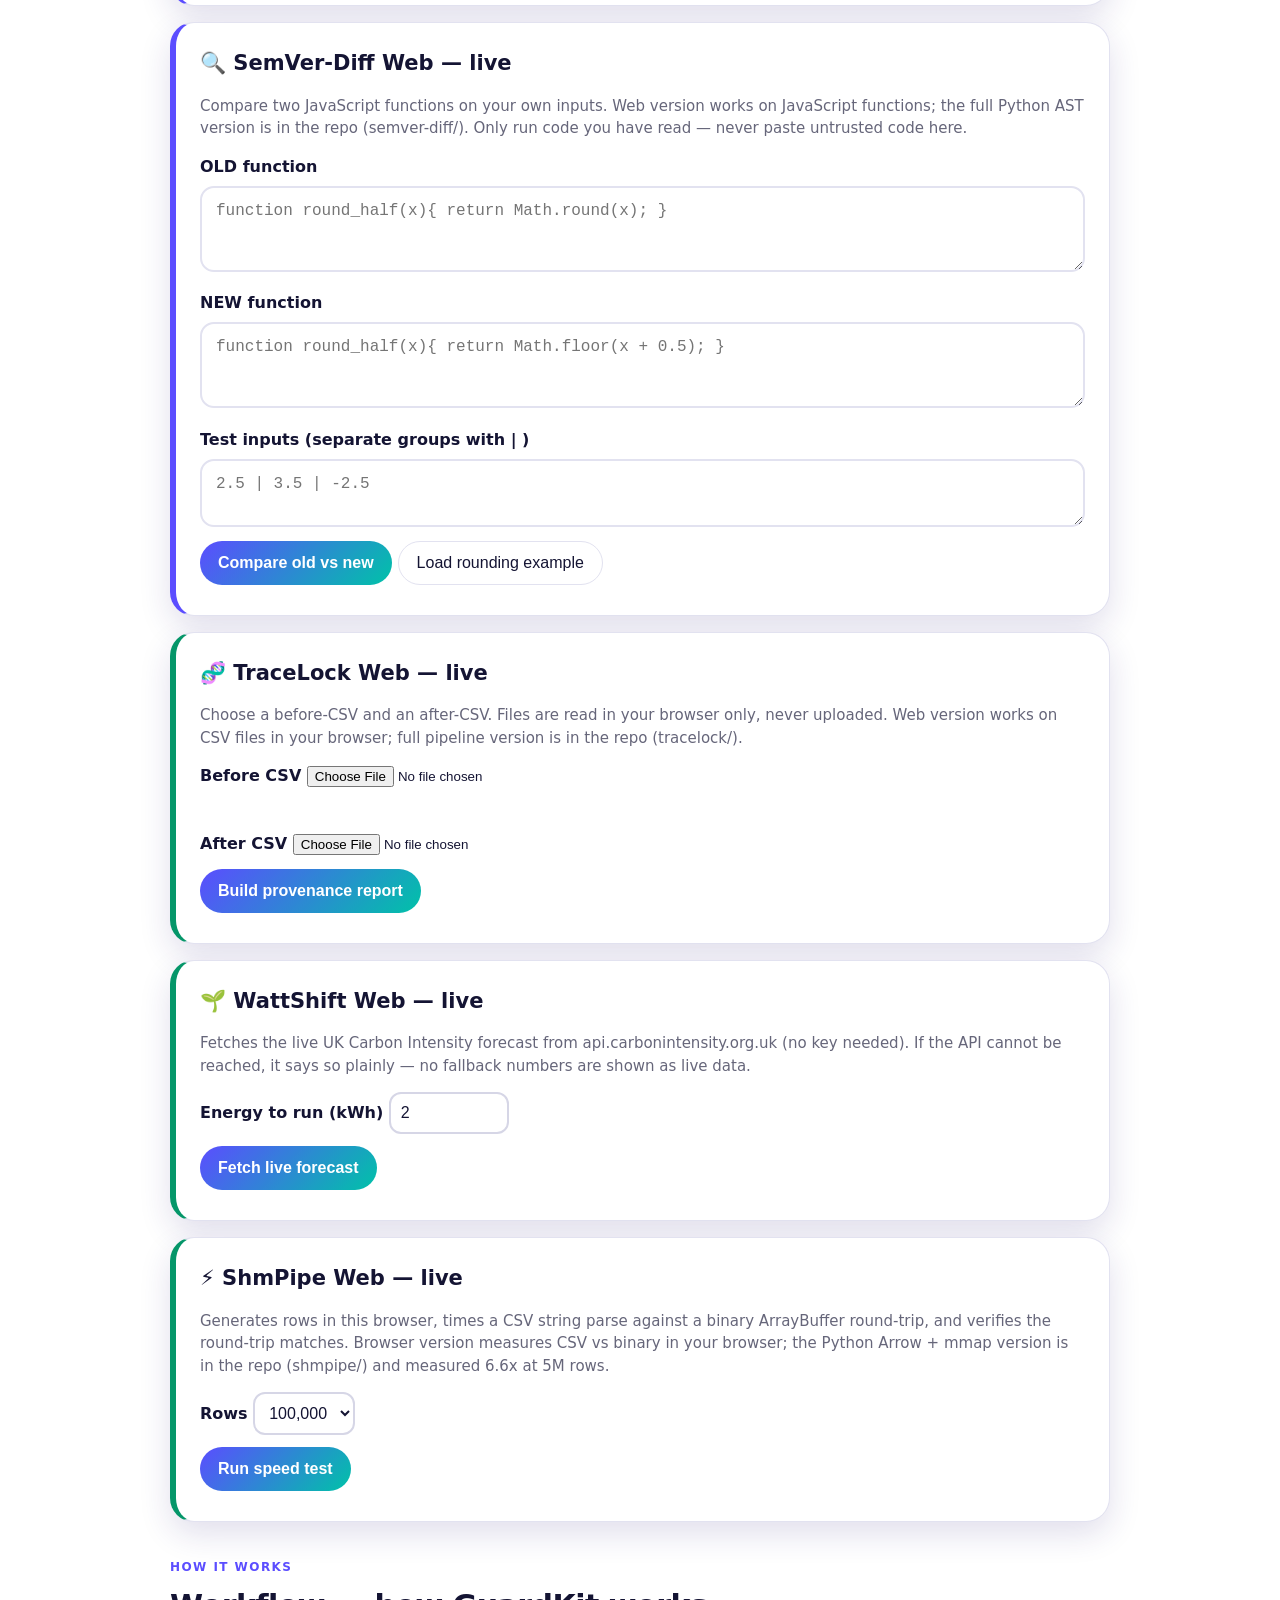
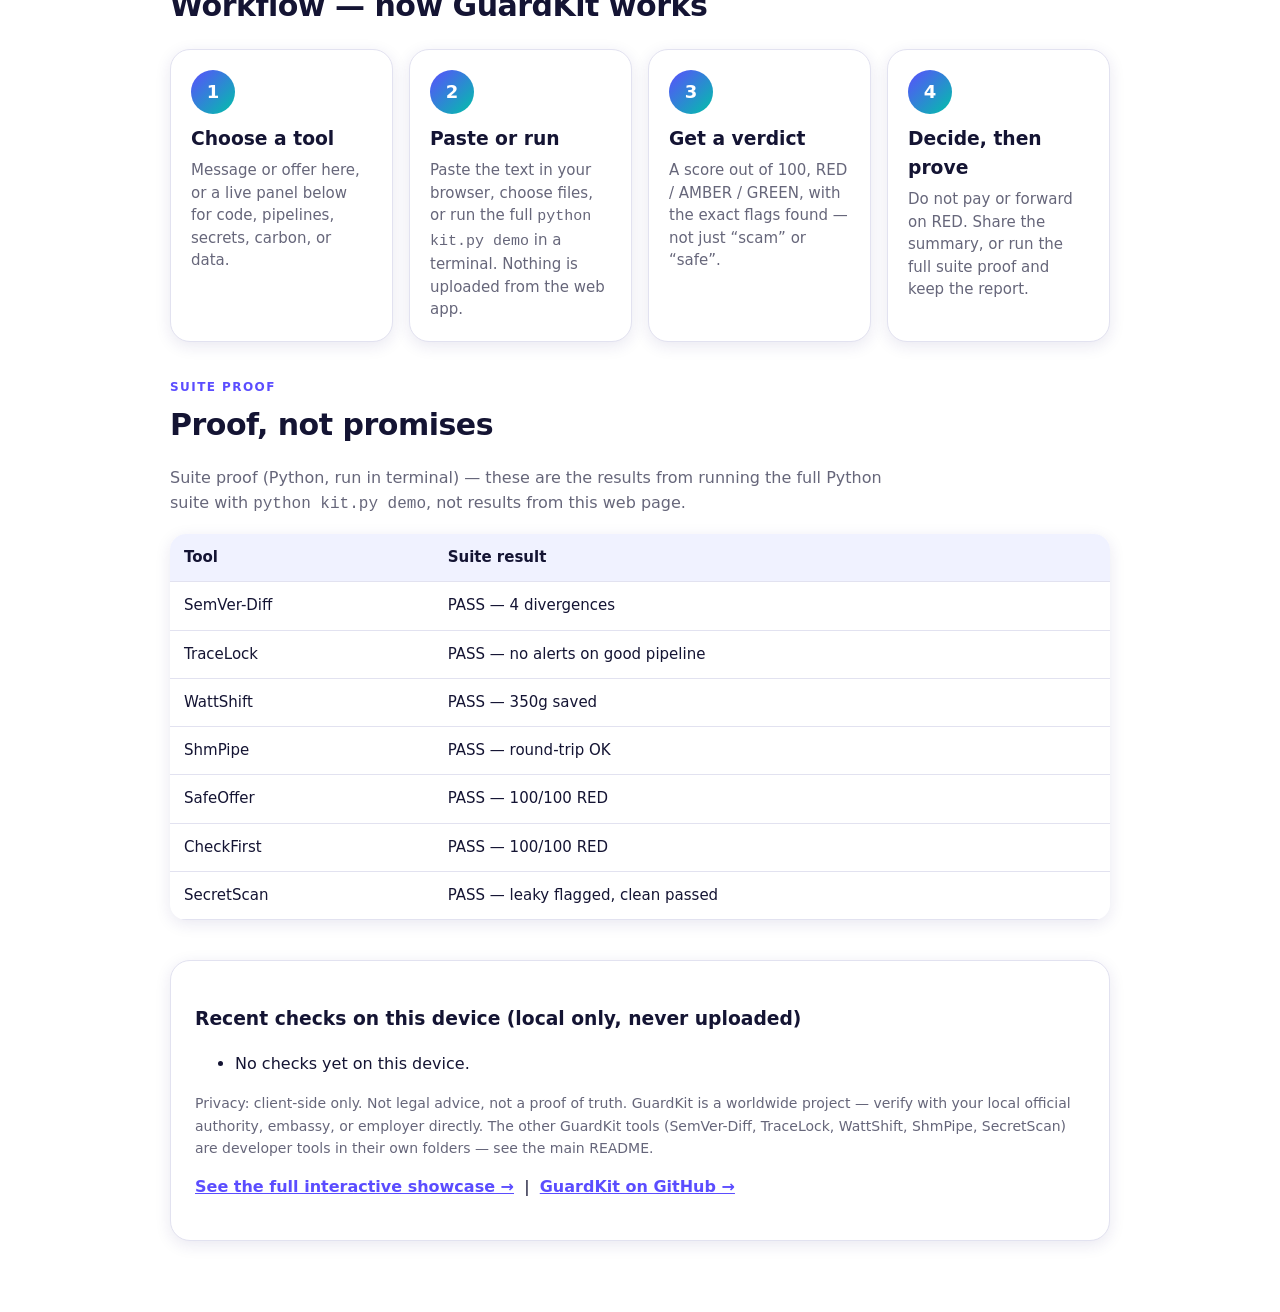
==== commit 33c0fc1a: "Redesign website: app shell, hero, tool tiles, live panels — design only, no tool logic changed" ====
--- a/web/index.html
+++ b/web/index.html
@@ -5,111 +5,107 @@
 <meta name="viewport" content="width=device-width, initial-scale=1">
 <title>GuardKit — Verify Before You Trust</title>
 <link rel="stylesheet" href="style.css">
-<style>
-.nav{position:sticky;top:0;z-index:10;background:rgba(255,255,255,.92);backdrop-filter:blur(8px);border-radius:16px;padding:10px 14px;margin:0 0 16px;box-shadow:0 8px 24px rgba(40,30,120,.12);display:flex;flex-wrap:wrap;gap:8px;align-items:center}
-.nav strong{margin-right:auto}
-.nav a{color:#141433;text-decoration:none;font-weight:600;padding:6px 10px;border-radius:999px}
-.nav a:hover{background:#eef0ff}
-.steps{display:grid;grid-template-columns:repeat(auto-fit,minmax(160px,1fr));gap:12px;margin:16px 0}
-.step{background:#fff;border-radius:16px;padding:16px;box-shadow:0 12px 32px rgba(40,30,120,.14)}
-.step b{font-size:28px}
-.step h3{margin:6px 0}
-.step p{margin:0;color:#66667a;font-size:14px;line-height:1.4}
-.tool-card .try{margin-top:10px}
-.tool-card code{font-size:12px;word-break:break-all}
-table{width:100%;border-collapse:collapse;background:#fff;border-radius:16px;overflow:hidden}
-th,td{padding:10px;text-align:left;border-bottom:1px solid #eee;font-size:14px}
-body.dark .nav{background:rgba(30,30,56,.92)}
-body.dark .nav a{color:#f1f1ff}
-body.dark .step,body.dark table{background:#1e1e38}
-body.dark th,body.dark td{border-color:#33335a}
-</style>
 </head>
 <body>
-<main>
-  <nav class="nav"><strong>🛡️ GuardKit</strong><a href="#tools">All 7 tools</a><a href="#checkers">Checkers</a><a href="#live-tools">Live tools</a><a href="#workflow">Workflow</a><a href="#proof">Proof</a><a href="landing.html">Showcase</a></nav>
+<header class="appbar">
+  <div class="appbar-row">
+    <a class="logo" href="#top"><span class="logo-mark" aria-hidden="true"><svg width="22" height="22" viewBox="0 0 24 24" fill="none" aria-hidden="true"><path d="M12 2l8 3v6c0 5-3.5 9.3-8 11-4.5-1.7-8-6-8-11V5l8-3z" fill="currentColor"/><path d="M9 12l2 2 4-4" stroke="#1e1b4b" stroke-width="2" fill="none" stroke-linecap="round" stroke-linejoin="round"/></svg></span><span class="logo-name">GuardKit<small>Verify before you trust</small></span></a>
+    <div class="lang" role="group" aria-label="Language and display">
+      <button id="btn-en" class="active" aria-label="Switch to English">English</button>
+      <button id="btn-bn" aria-label="Switch to Bengali">বাংলা</button>
+      <button id="btn-dark" aria-label="Toggle dark mode">🌙 Dark</button>
+    </div>
+  </div>
+  <nav class="pill-nav" aria-label="Tools">
+    <a href="#tools">All tools</a><a href="#checkers">Checkers</a><a href="#panel-secrets">SecretScan</a><a href="#panel-semver">SemVer</a><a href="#panel-trace">TraceLock</a><a href="#panel-watt">WattShift</a><a href="#panel-shm">ShmPipe</a><a href="#workflow">Workflow</a><a href="#proof">Proof</a>
+  </nav>
+</header>
+<main id="top">
   <header class="hero">
-    <h1 id="title">🛡️ GuardKit</h1>
+    <h1 id="title">Verify before<br>you trust.</h1>
     <p id="intro">Worldwide trust checks in one app, in English — with Bengali support. Nothing is uploaded — checking happens in your browser.</p>
-    <p style="margin-top:10px"><strong>Verify before you trust. Make pipelines faster, greener, reproducible.</strong></p>
-    <span class="badge">🌍 Worldwide • 7 tools • Demo: ALL PASS • No upload • No install for the web app</span><br>
-    <a href="#checkers"><button class="primary" style="margin-top:14px">▶ Try the checkers now</button></a>
-    <a href="#live-tools"><button style="margin-top:14px">Try all 7, live ↓</button></a>
+    <p><strong>Make pipelines faster, greener, reproducible.</strong></p>
+    <div class="stat-chips" aria-label="GuardKit at a glance">
+      <span class="stat-chip">🛡️ 7 live tools</span>
+      <span class="stat-chip">🔒 0 uploads</span>
+      <span class="stat-chip">📱 Works on your phone</span>
+    </div>
+    <div class="hero-actions">
+      <a href="#checkers"><button class="primary">▶ Try a checker</button></a>
+      <a href="#tools"><button>See all tools ↓</button></a>
+    </div>
   </header>
 
-  <div class="lang" role="group" aria-label="Language and display" style="margin-top:16px">
-    <button id="btn-en" class="active" aria-label="Switch to English">English</button>
-    <button id="btn-bn" aria-label="Switch to Bengali">বাংলা</button>
-    <button id="btn-dark" aria-label="Toggle dark mode">🌙 Dark</button>
-  </div>
-
   <section id="tools">
-    <h2>All 7 tools — all live in your browser</h2>
-    <p class="privacy">All seven tools now run here, on your own input, in your browser — no demo numbers pretending to be a run. CheckFirst and SafeOffer are above in the checkers; the other five are in the live-tools section below, each in a limited web form. The full Python versions are in the repo, and each web panel says exactly what its limits are.</p>
-    <div>
+    <p class="section-kicker">The suite</p>
+    <h2>All 7 tools, live in your browser</h2>
+    <p class="lead privacy">Every tool below runs here, on your own input, in your browser. The full Python versions are in the repo, and each live panel says exactly what its web form can and cannot do.</p>
+    <div class="search-row">
       <button class="active" id="filter-all" onclick="filterTools('all')">All 7</button>
       <button id="filter-trust" onclick="filterTools('trust')">🛡️ Trust</button>
       <button id="filter-eff" onclick="filterTools('eff')">⚡ Efficiency</button>
-      <input id="tool-search" placeholder="Search tools… e.g. scam, carbon, secrets" style="padding:12px; border-radius:999px; border:2px solid #d6d6e6; width:100%; max-width:320px; font-size:16px;" oninput="filterTools(currentFilter)">
+      <input id="tool-search" placeholder="Search tools… e.g. scam, carbon, secrets" oninput="filterTools(currentFilter)">
     </div>
     <div class="tool-grid" id="tool-grid">
-      <div class="tool-card" data-group="trust" data-text="checkfirst message scam forward whatsapp"><h3>✅ CheckFirst — runs here</h3><p>Paste a forwarded message, get a scam / misinformation check. Demo: scam 100/100 RED.</p><p class="try"><a href="#checkers"><button class="primary" onclick="showTab('msg')">Open checker →</button></a></p></div>
-      <div class="tool-card" data-group="trust" data-text="safeoffer job loan offer pay money"><h3>💰 SafeOffer — runs here</h3><p>Paste a job / loan offer before you pay. Demo: fake job 100/100 RED.</p><p class="try"><a href="#checkers"><button class="primary" onclick="showTab('offer')">Open checker →</button></a></p></div>
-      <div class="tool-card" data-group="trust" data-text="semver diff breaking change code patch"><h3>🔍 SemVer-Diff — live here</h3><p>Compare an old and a new JavaScript function on your own test inputs. <a href="#panel-semver">Try it live →</a></p><p class="try"><code>python kit.py semver-diff compare old.py new.py</code> (full Python version)</p></div>
-      <div class="tool-card" data-group="trust" data-text="secretscan secrets github push token"><h3>🔐 SecretScan — live here</h3><p>Paste code or config and scan it for real secret patterns. <a href="#panel-secrets">Try it live →</a></p><p class="try"><code>python kit.py secretscan scan .</code> (full Python version)</p></div>
-      <div class="tool-card" data-group="eff" data-text="tracelock provenance pipeline"><h3>🧬 TraceLock — live here</h3><p>Upload two CSVs in your browser and get a real provenance report. <a href="#panel-trace">Try it live →</a></p><p class="try"><code>python kit.py tracelock run -- python pipeline.py</code> (full pipeline version)</p></div>
-      <div class="tool-card" data-group="eff" data-text="wattshift carbon green energy"><h3>🌱 WattShift — live here</h3><p>Fetch the live UK carbon forecast and find the cleanest slot. <a href="#panel-watt">Try it live →</a></p><p class="try"><code>python kit.py wattshift advise</code> (full Python version)</p></div>
-      <div class="tool-card" data-group="eff" data-text="shmpipe shared memory arrow fast csv"><h3>⚡ ShmPipe — live here</h3><p>Run a real CSV-vs-binary speed test in this browser. <a href="#panel-shm">Try it live →</a></p><p class="try"><code>python kit.py shmpipe write data.csv</code> (full Arrow version)</p></div>
-    </div>
-    <p class="privacy">Each web panel is a limited form of its tool — the limits are written on the panel itself. The full Python versions, with their own README and tests, are in the repo.</p>
-  </section>
-
-  <section id="checkers">
-  <div class="tabs">
-    <button id="tab-msg" class="active" onclick="showTab('msg')">✅ Check a Message (CheckFirst)</button>
-    <button id="tab-offer" onclick="showTab('offer')">💰 Check an Offer (SafeOffer)</button>
-  </div>
-
-  <section id="pane-msg">
-    <label id="label-msg" for="msg">Paste a forwarded message here <span class="hint">(do NOT paste OTP, passwords, or bank details)</span></label>
-    <textarea id="msg" rows="7" placeholder="Congratulations! You won lottery... send OTP..." oninput="livePreview('msg')"></textarea>
-    <p class="live" id="live-msg">Type or paste — your live risk preview will appear here, before you even press Check.</p>
-    <div>
-      <span class="chip" onclick="tryChip('msg', 'OTP')">Try: OTP</span>
-      <span class="chip" onclick="tryChip('msg', 'lottery')">Try: lottery</span>
-      <span class="chip" onclick="tryChip('msg', 'bit.ly')">Try: bit.ly</span>
-    </div>
-    <div class="actions">
-      <button class="primary" id="btn-check-msg" onclick="checkMessage()">Check this message</button>
-      <button id="btn-example-msg" onclick="loadMsgExample()">Load scam example</button>
-      <button onclick="clearPane('msg')">Clear</button>
-    </div>
-    <div id="result-msg" class="hidden"><div id="card-msg" class="card"><div id="score-msg"></div><div class="gauge" id="gauge-msg"><div></div></div><h2 id="verdict-msg"></h2><p id="advice-msg"></p></div><ul id="flags-msg"></ul><p id="share-msg"></p><button id="btn-copy" onclick="copyShare('share-msg')">Copy summary</button><button onclick="shareWhatsApp('share-msg')">Share on WhatsApp</button><button onclick="clearPane('msg')">Clear</button></div>
-  </section>
-
-  <section id="pane-offer" class="hidden">
-    <label id="label-offer" for="offer">Paste a job, loan, or deal offer here <span class="hint">(do NOT paste passport or bank details)</span></label>
-    <textarea id="offer" rows="7" placeholder="Urgent job in Cambodia, pay 6 lakh taka cash now..." oninput="livePreview('offer')"></textarea>
-    <p class="live" id="live-offer">Type or paste — your live risk preview will appear here, before you even press Check.</p>
-    <div>
-      <span class="chip" onclick="tryChip('offer', 'tourist visa')">Try: tourist visa</span>
-      <span class="chip" onclick="tryChip('offer', 'cash, no receipt')">Try: cash, no receipt</span>
-      <span class="chip" onclick="tryChip('offer', 'passport kept')">Try: passport kept</span>
-    </div>
-    <div class="actions">
-      <button class="primary" id="btn-check-offer" onclick="checkOffer()">Check this offer</button>
-      <button id="btn-example-offer" onclick="loadOfferExample()">Load fake job example</button>
-      <button onclick="clearPane('offer')">Clear</button>
-    </div>
-    <div id="result-offer" class="hidden"><div id="card-offer" class="card"><div id="score-offer"></div><div class="gauge" id="gauge-offer"><div></div></div><h2 id="verdict-offer"></h2><p id="advice-offer"></p></div><ul id="flags-offer"></ul><ol id="questions-offer"></ol></div>
-  </section>
+      <div class="tool-card" data-group="trust" data-text="checkfirst message scam forward whatsapp"><span class="tool-tag">Trust · Live</span><span class="tool-icon" aria-hidden="true">✅</span><h3>CheckFirst</h3><p>Paste a forwarded message and get a scam / misinformation check, live.</p><p class="try"><a href="#checkers"><button class="primary" onclick="showTab('msg')">Try live →</button></a></p></div>
+      <div class="tool-card" data-group="trust" data-text="safeoffer job loan offer pay money"><span class="tool-tag">Trust · Live</span><span class="tool-icon" aria-hidden="true">💰</span><h3>SafeOffer</h3><p>Paste a job / loan offer before you pay, and get a live risk check.</p><p class="try"><a href="#checkers"><button class="primary" onclick="showTab('offer')">Try live →</button></a></p></div>
+      <div class="tool-card" data-group="trust" data-text="semver diff breaking change code patch"><span class="tool-tag">Trust · Live</span><span class="tool-icon" aria-hidden="true">🔍</span><h3>SemVer-Diff</h3><p>Compare an old and a new function on your own test inputs, live.</p><p class="try"><a href="#panel-semver"><button class="primary">Try live →</button></a></p><p class="try"><code>python kit.py semver-diff compare old.py new.py</code> (full Python version)</p></div>
+      <div class="tool-card" data-group="trust" data-text="secretscan secrets github push token"><span class="tool-tag">Trust · Live</span><span class="tool-icon" aria-hidden="true">🔐</span><h3>SecretScan</h3><p>Paste code or config and scan it for real secret patterns, live.</p><p class="try"><a href="#panel-secrets"><button class="primary">Try live →</button></a></p><p class="try"><code>python kit.py secretscan scan .</code> (full Python version)</p></div>
+      <div class="tool-card" data-group="eff" data-text="tracelock provenance pipeline"><span class="tool-tag">Efficiency · Live</span><span class="tool-icon" aria-hidden="true">🧬</span><h3>TraceLock</h3><p>Upload two CSVs in your browser and get a real provenance report, live.</p><p class="try"><a href="#panel-trace"><button class="primary">Try live →</button></a></p><p class="try"><code>python kit.py tracelock run -- python pipeline.py</code> (full pipeline version)</p></div>
+      <div class="tool-card" data-group="eff" data-text="wattshift carbon green energy"><span class="tool-tag">Efficiency · Live</span><span class="tool-icon" aria-hidden="true">🌱</span><h3>WattShift</h3><p>Fetch the live UK carbon forecast and find the cleanest slot, live.</p><p class="try"><a href="#panel-watt"><button class="primary">Try live →</button></a></p><p class="try"><code>python kit.py wattshift advise</code> (full Python version)</p></div>
+      <div class="tool-card" data-group="eff" data-text="shmpipe shared memory arrow fast csv"><span class="tool-tag">Efficiency · Live</span><span class="tool-icon" aria-hidden="true">⚡</span><h3>ShmPipe</h3><p>Run a real CSV-vs-binary speed test in this browser, live.</p><p class="try"><a href="#panel-shm"><button class="primary">Try live →</button></a></p><p class="try"><code>python kit.py shmpipe write data.csv</code> (full Arrow version)</p></div>
+    </div>
+  </section>
+
+  <section id="checkers" class="checker-shell">
+    <p class="section-kicker">Checkers</p>
+    <h2>Check a message or an offer</h2>
+    <div class="tabs">
+      <button id="tab-msg" class="active" onclick="showTab('msg')">✅ Check a Message (CheckFirst)</button>
+      <button id="tab-offer" onclick="showTab('offer')">💰 Check an Offer (SafeOffer)</button>
+    </div>
+
+    <section id="pane-msg">
+      <label id="label-msg" for="msg">Paste a forwarded message here <span class="hint">(do NOT paste OTP, passwords, or bank details)</span></label>
+      <textarea id="msg" rows="7" placeholder="Congratulations! You won lottery... send OTP..." oninput="livePreview('msg')"></textarea>
+      <p class="live" id="live-msg">Type or paste — your live risk preview will appear here, before you even press Check.</p>
+      <div>
+        <span class="chip" onclick="tryChip('msg', 'OTP')">Try: OTP</span>
+        <span class="chip" onclick="tryChip('msg', 'lottery')">Try: lottery</span>
+        <span class="chip" onclick="tryChip('msg', 'bit.ly')">Try: bit.ly</span>
+      </div>
+      <div class="actions">
+        <button class="primary" id="btn-check-msg" onclick="checkMessage()">Check this message</button>
+        <button id="btn-example-msg" onclick="loadMsgExample()">Load scam example</button>
+        <button onclick="clearPane('msg')">Clear</button>
+      </div>
+      <div id="result-msg" class="hidden"><div id="card-msg" class="card"><div id="score-msg"></div><div class="gauge" id="gauge-msg"><div></div></div><h2 id="verdict-msg"></h2><p id="advice-msg"></p></div><ul id="flags-msg"></ul><p id="share-msg"></p><button id="btn-copy" onclick="copyShare('share-msg')">Copy summary</button><button onclick="shareWhatsApp('share-msg')">Share on WhatsApp</button><button onclick="clearPane('msg')">Clear</button></div>
+    </section>
+
+    <section id="pane-offer" class="hidden">
+      <label id="label-offer" for="offer">Paste a job, loan, or deal offer here <span class="hint">(do NOT paste passport or bank details)</span></label>
+      <textarea id="offer" rows="7" placeholder="Urgent job in Cambodia, pay 6 lakh taka cash now..." oninput="livePreview('offer')"></textarea>
+      <p class="live" id="live-offer">Type or paste — your live risk preview will appear here, before you even press Check.</p>
+      <div>
+        <span class="chip" onclick="tryChip('offer', 'tourist visa')">Try: tourist visa</span>
+        <span class="chip" onclick="tryChip('offer', 'cash, no receipt')">Try: cash, no receipt</span>
+        <span class="chip" onclick="tryChip('offer', 'passport kept')">Try: passport kept</span>
+      </div>
+      <div class="actions">
+        <button class="primary" id="btn-check-offer" onclick="checkOffer()">Check this offer</button>
+        <button id="btn-example-offer" onclick="loadOfferExample()">Load fake job example</button>
+        <button onclick="clearPane('offer')">Clear</button>
+      </div>
+      <div id="result-offer" class="hidden"><div id="card-offer" class="card"><div id="score-offer"></div><div class="gauge" id="gauge-offer"><div></div></div><h2 id="verdict-offer"></h2><p id="advice-offer"></p></div><ul id="flags-offer"></ul><ol id="questions-offer"></ol></div>
+    </section>
   </section>
 
   <section id="live-tools">
-    <h2>Try all 7 tools — live, in your browser</h2>
-    <p class="privacy">Everything below runs on input you type or files you choose, in this browser only. Nothing is uploaded. Results are computed live — they are not pre-baked demo numbers.</p>
-
-    <div class="tool-card" id="panel-secrets" style="margin:16px 0">
+    <p class="section-kicker">Live tools</p>
+    <h2>Try the other five, live</h2>
+    <p class="privacy">Everything below runs on input you type or files you choose, in this browser only. Nothing is uploaded. Results are computed live.</p>
+
+    <div class="live-panel" id="panel-secrets">
       <h3>🔐 SecretScan — live</h3>
       <p>Paste code or config. Scans for AWS keys, GitHub tokens, Slack tokens, private-key blocks, and password / api_key assignments. Values are never shown — only type and line.</p>
       <textarea id="ss-input" rows="6" placeholder="Paste code or config here — do NOT paste a real secret you still use. Rotate any secret you paste anywhere."></textarea>
@@ -118,7 +114,7 @@
       <p class="privacy">Limit: pattern-based only. It cannot prove a file is safe, and it cannot scan a whole repo from a browser — the Python version scans files on disk.</p>
     </div>
 
-    <div class="tool-card" id="panel-semver" style="margin:16px 0">
+    <div class="live-panel" id="panel-semver">
       <h3>🔍 SemVer-Diff Web — live</h3>
       <p>Compare two JavaScript functions on your own inputs. Web version works on JavaScript functions; the full Python AST version is in the repo (semver-diff/). Only run code you have read — never paste untrusted code here.</p>
       <label for="sv-old">OLD function</label>
@@ -131,7 +127,7 @@
       <div id="sv-out"></div>
     </div>
 
-    <div class="tool-card" id="panel-trace" style="margin:16px 0">
+    <div class="live-panel" data-accent="eff" id="panel-trace">
       <h3>🧬 TraceLock Web — live</h3>
       <p>Choose a before-CSV and an after-CSV. Files are read in your browser only, never uploaded. Web version works on CSV files in your browser; full pipeline version is in the repo (tracelock/).</p>
       <label>Before CSV <input type="file" id="tl-before" accept=".csv,text/csv"></label><br>
@@ -140,7 +136,7 @@
       <div id="tl-out"></div>
     </div>
 
-    <div class="tool-card" id="panel-watt" style="margin:16px 0">
+    <div class="live-panel" data-accent="eff" id="panel-watt">
       <h3>🌱 WattShift Web — live</h3>
       <p>Fetches the live UK Carbon Intensity forecast from api.carbonintensity.org.uk (no key needed). If the API cannot be reached, it says so plainly — no fallback numbers are shown as live data.</p>
       <label for="ws-kwh">Energy to run (kWh) <input type="number" id="ws-kwh" value="2" min="0.1" step="0.1" style="padding:10px;border-radius:12px;border:2px solid #d6d6e6;width:120px"></label>
@@ -148,7 +144,7 @@
       <div id="ws-out"></div>
     </div>
 
-    <div class="tool-card" id="panel-shm" style="margin:16px 0">
+    <div class="live-panel" data-accent="eff" id="panel-shm">
       <h3>⚡ ShmPipe Web — live</h3>
       <p>Generates rows in this browser, times a CSV string parse against a binary ArrayBuffer round-trip, and verifies the round-trip matches. Browser version measures CSV vs binary in your browser; the Python Arrow + mmap version is in the repo (shmpipe/) and measured 6.6x at 5M rows.</p>
       <label for="shm-n">Rows <select id="shm-n" style="padding:10px;border-radius:12px;border:2px solid #d6d6e6"><option value="10000">10,000</option><option value="100000" selected>100,000</option></select></label>
@@ -158,18 +154,21 @@
   </section>
 
   <section id="workflow">
+    <p class="section-kicker">How it works</p>
     <h2>Workflow — how GuardKit works</h2>
     <div class="steps">
-      <div class="step"><b>1️⃣</b><h3>Choose a tool</h3><p>Message or offer here, or a live panel below for code, pipelines, secrets, carbon, or data.</p></div>
-      <div class="step"><b>2️⃣</b><h3>Paste or run</h3><p>Paste the text in your browser, choose files, or run the full <code>python kit.py demo</code> in a terminal. Nothing is uploaded from the web app.</p></div>
-      <div class="step"><b>3️⃣</b><h3>Get a verdict</h3><p>A score out of 100, RED / AMBER / GREEN, with the exact flags found — not just “scam” or “safe”.</p></div>
-      <div class="step"><b>4️⃣</b><h3>Decide, then prove</h3><p>Do not pay or forward on RED. Share the summary, or run the full suite proof and keep the report.</p></div>
+      <div class="step"><span class="step-num">1</span><h3>Choose a tool</h3><p>Message or offer here, or a live panel below for code, pipelines, secrets, carbon, or data.</p></div>
+      <div class="step"><span class="step-num">2</span><h3>Paste or run</h3><p>Paste the text in your browser, choose files, or run the full <code>python kit.py demo</code> in a terminal. Nothing is uploaded from the web app.</p></div>
+      <div class="step"><span class="step-num">3</span><h3>Get a verdict</h3><p>A score out of 100, RED / AMBER / GREEN, with the exact flags found — not just “scam” or “safe”.</p></div>
+      <div class="step"><span class="step-num">4</span><h3>Decide, then prove</h3><p>Do not pay or forward on RED. Share the summary, or run the full suite proof and keep the report.</p></div>
     </div>
   </section>
 
   <section id="proof">
+    <p class="section-kicker">Suite proof</p>
     <h2>Proof, not promises</h2>
-    <table><tr><th>Tool</th><th>Demo result</th></tr>
+    <p class="privacy">Suite proof (Python, run in terminal) — these are the results from running the full Python suite with <code>python kit.py demo</code>, not results from this web page.</p>
+    <table><tr><th>Tool</th><th>Suite result</th></tr>
     <tr><td>SemVer-Diff</td><td>PASS — 4 divergences</td></tr>
     <tr><td>TraceLock</td><td>PASS — no alerts on good pipeline</td></tr>
     <tr><td>WattShift</td><td>PASS — 350g saved</td></tr>
@@ -179,10 +178,12 @@
     <tr><td>SecretScan</td><td>PASS — leaky flagged, clean passed</td></tr></table>
   </section>
 
-  <h3 id="history-title">Recent checks on this device (local only, never uploaded)</h3>
-  <ul id="history"><li>No checks yet on this device.</li></ul>
-  <p class="privacy" id="privacy">Privacy: client-side only. Not legal advice, not a proof of truth. GuardKit is a worldwide project — verify with your local official authority, embassy, or employer directly. The other GuardKit tools (SemVer-Diff, TraceLock, WattShift, ShmPipe, SecretScan) are developer tools in their own folders — see the main README.</p>
-  <p><a href="landing.html">See the full interactive showcase →</a> &nbsp;|&nbsp; <a href="https://github.com/rafi28-png/guardkit">GuardKit on GitHub →</a></p>
+  <footer class="site-footer">
+    <h3 id="history-title">Recent checks on this device (local only, never uploaded)</h3>
+    <ul id="history"><li>No checks yet on this device.</li></ul>
+    <p class="privacy" id="privacy">Privacy: client-side only. Not legal advice, not a proof of truth. GuardKit is a worldwide project — verify with your local official authority, embassy, or employer directly. The other GuardKit tools (SemVer-Diff, TraceLock, WattShift, ShmPipe, SecretScan) are developer tools in their own folders — see the main README.</p>
+    <p><a href="landing.html">See the full interactive showcase →</a> &nbsp;|&nbsp; <a href="https://github.com/rafi28-png/guardkit">GuardKit on GitHub →</a></p>
+  </footer>
 </main>
 <script src="app.js"></script>
 <script src="tools.js"></script>
--- a/web/style.css
+++ b/web/style.css
@@ -1,28 +1,88 @@
 :root {
   --bg: #f0f2ff; --card: #ffffff; --text: #141433; --muted: #66667a;
   --primary: #5b4dff; --primary2: #00c2a8; --red: #e11d48; --amber: #d97706; --green: #059669;
-  --shadow: 0 12px 32px rgba(40,30,120,.14);
+  --trust: #5b4dff; --trust2: #00c2a8; --eff: #059669; --eff2: #f59e0b;
+  --border: #e2e2f0; --shadow: 0 12px 32px rgba(40,30,120,.14);
+  --shadow-sm: 0 4px 16px rgba(40,30,120,.10);
 }
 * { box-sizing: border-box; }
-body { font-family: system-ui, -apple-system, "Segoe UI", sans-serif; margin: 0; background: linear-gradient(160deg, #eef0ff 0%, #e6fbf6 55%, #fff7e6 100%); color: var(--text); }
-main { max-width: 760px; margin: 0 auto; padding: 20px; }
-.hero { background: linear-gradient(135deg, #1e1b4b, #5b4dff 55%, #00c2a8); color: white; border-radius: 24px; padding: 28px 24px; box-shadow: var(--shadow); animation: fadeIn .6s ease; }
-.hero h1 { margin: 0 0 8px; font-size: 32px; letter-spacing: -0.5px; }
-.hero p { margin: 0; opacity: .92; line-height: 1.5; }
+html { scroll-behavior: smooth; scroll-padding-top: 110px; }
+body { font-family: system-ui, -apple-system, "Segoe UI", sans-serif; margin: 0; background: linear-gradient(160deg, #eef0ff 0%, #e6fbf6 55%, #fff7e6 100%); background-attachment: fixed; color: var(--text); line-height: 1.55; }
+main { max-width: 980px; margin: 0 auto; padding: 16px 20px 40px; }
+
+/* ---- App shell: sticky top bar ---- */
+.appbar { position: sticky; top: 0; z-index: 20; margin: -16px -20px 20px; padding: 12px 20px 10px; background: rgba(255,255,255,.92); backdrop-filter: blur(10px); border-bottom: 1px solid var(--border); box-shadow: 0 4px 20px rgba(40,30,120,.08); }
+.appbar-row { display: flex; align-items: center; gap: 10px; max-width: 980px; margin: 0 auto; }
+.appbar .logo { display: flex; align-items: center; gap: 10px; text-decoration: none; color: var(--text); margin-right: auto; }
+.logo-mark { width: 38px; height: 38px; border-radius: 12px; background: linear-gradient(135deg, var(--primary), var(--primary2)); display: grid; place-items: center; color: #fff; font-size: 20px; flex: none; }
+.logo-name { font-weight: 800; font-size: 20px; letter-spacing: -.3px; line-height: 1; }
+.logo-name small { display: block; font-weight: 600; font-size: 11px; color: var(--muted); letter-spacing: .08em; text-transform: uppercase; margin-top: 3px; }
+.appbar .lang { display: flex; gap: 6px; }
+.appbar .lang button { margin: 0; padding: 8px 12px; font-size: 14px; }
+.pill-nav { display: flex; gap: 6px; overflow-x: auto; padding: 10px 0 2px; max-width: 980px; margin: 0 auto; scrollbar-width: none; }
+.pill-nav::-webkit-scrollbar { display: none; }
+.pill-nav a { flex: none; color: var(--text); text-decoration: none; font-weight: 600; font-size: 14px; padding: 8px 14px; border-radius: 999px; border: 1px solid var(--border); background: var(--card); }
+.pill-nav a:hover { background: #eef0ff; border-color: var(--primary); }
+
+/* ---- Hero ---- */
+.hero { background: linear-gradient(135deg, #1e1b4b, #5b4dff 55%, #00c2a8); color: white; border-radius: 28px; padding: 36px 32px; box-shadow: var(--shadow); animation: fadeIn .6s ease; overflow: hidden; position: relative; }
+.hero::after { content: ""; position: absolute; right: -60px; top: -60px; width: 220px; height: 220px; border-radius: 50%; background: rgba(255,255,255,.12); }
+.hero h1 { margin: 0 0 10px; font-size: 44px; letter-spacing: -1px; line-height: 1.05; position: relative; z-index: 1; }
+.hero p { margin: 0 0 8px; opacity: .95; line-height: 1.55; font-size: 17px; max-width: 620px; position: relative; z-index: 1; }
 .hero .badge { display: inline-block; background: rgba(255,255,255,.22); padding: 4px 10px; border-radius: 999px; font-size: 13px; margin-top: 12px; }
+.stat-chips { display: flex; flex-wrap: wrap; gap: 8px; margin-top: 18px; position: relative; z-index: 1; }
+.stat-chip { background: rgba(255,255,255,.18); border: 1px solid rgba(255,255,255,.3); border-radius: 999px; padding: 8px 14px; font-size: 14px; font-weight: 700; }
+.hero-actions { margin-top: 20px; position: relative; z-index: 1; }
+.hero-actions button { font-size: 17px; padding: 14px 22px; }
+.hero-actions a button:not(.primary) { background: rgba(255,255,255,.95); color: #141433; border: none; }
+
 @keyframes fadeIn { from { opacity: 0; transform: translateY(10px); } to { opacity: 1; transform: translateY(0); } }
 @keyframes pop { 0% { transform: scale(.96); } 60% { transform: scale(1.02); } 100% { transform: scale(1); } }
 @keyframes pulseRed { 0%,100% { box-shadow: 0 0 0 0 rgba(225,29,72,.35); } 50% { box-shadow: 0 0 0 10px rgba(225,29,72,0); } }
+
+/* ---- Sections ---- */
+section { margin: 36px 0; }
+section > h2 { font-size: 30px; letter-spacing: -.5px; margin: 0 0 8px; }
+section > h2 + .privacy, section > p.lead { font-size: 16px; max-width: 720px; }
+.section-kicker { font-size: 12px; font-weight: 800; letter-spacing: .12em; text-transform: uppercase; color: var(--primary); margin: 0 0 6px; }
 details { background: var(--card); border-radius: 16px; padding: 14px 16px; margin: 16px 0; box-shadow: var(--shadow); }
-textarea { width: 100%; font-size: 16px; padding: 14px; border: 2px solid #d6d6e6; border-radius: 14px; background: var(--card); color: var(--text); transition: border .2s, box-shadow .2s; }
-textarea:focus { outline: none; border-color: var(--primary); box-shadow: 0 0 0 4px rgba(91,77,255,.18); }
-button { font-size: 16px; padding: 12px 18px; margin: 6px 6px 6px 0; border-radius: 999px; border: 1px solid #d6d6e6; background: var(--card); color: var(--text); cursor: pointer; transition: transform .15s, box-shadow .15s, background .2s; }
+
+/* ---- Inputs / buttons ---- */
+textarea, input[type="number"], select { font-size: 16px; padding: 14px; border: 2px solid var(--border); border-radius: 14px; background: var(--card); color: var(--text); transition: border .2s, box-shadow .2s; }
+textarea { width: 100%; }
+textarea:focus, input[type="number"]:focus, select:focus { outline: none; border-color: var(--primary); box-shadow: 0 0 0 4px rgba(91,77,255,.18); }
+button { font-size: 16px; padding: 12px 18px; margin: 6px 6px 6px 0; border-radius: 999px; border: 1px solid var(--border); background: var(--card); color: var(--text); cursor: pointer; transition: transform .15s, box-shadow .15s, background .2s; min-height: 44px; }
 button:hover { transform: translateY(-1px); box-shadow: 0 6px 16px rgba(0,0,0,.12); }
 button:focus-visible, textarea:focus-visible { outline: 3px solid #ffbf00; outline-offset: 2px; }
 button:active { transform: scale(.98); }
 button.primary { background: linear-gradient(135deg, var(--primary), var(--primary2)); color: white; border: none; font-weight: 700; }
 button.active { background: #141433; color: white; border-color: #141433; }
 .hidden { display: none; }
+.tabs { display: flex; gap: 8px; flex-wrap: wrap; margin: 16px 0; }
+.tabs button { margin: 0; }
+
+/* ---- Tool tiles ---- */
+.tool-grid { display: grid; grid-template-columns: repeat(auto-fit, minmax(260px, 1fr)); gap: 16px; margin: 20px 0; }
+.tool-card { background: var(--card); border-radius: 20px; padding: 20px; box-shadow: var(--shadow-sm); border: 1px solid var(--border); border-top: 5px solid var(--primary); cursor: pointer; transition: transform .18s, box-shadow .18s; }
+.tool-card:hover { transform: translateY(-4px); box-shadow: var(--shadow); }
+.tool-card[data-group="trust"] { border-top-color: var(--trust); }
+.tool-card[data-group="eff"] { border-top-color: var(--eff); }
+.tool-icon { width: 48px; height: 48px; border-radius: 14px; display: grid; place-items: center; font-size: 24px; margin-bottom: 12px; background: #eef0ff; }
+.tool-card[data-group="eff"] .tool-icon { background: #dcfce7; }
+.tool-card h3 { margin: 0 0 6px; font-size: 19px; }
+.tool-card p { margin: 0; color: var(--muted); font-size: 15px; line-height: 1.5; }
+.tool-card .try { margin-top: 14px; }
+.tool-card code { font-size: 12px; word-break: break-all; background: #f0f2ff; padding: 2px 6px; border-radius: 6px; }
+.tool-tag { display: inline-block; font-size: 12px; font-weight: 800; letter-spacing: .06em; text-transform: uppercase; padding: 4px 10px; border-radius: 999px; background: #eef0ff; color: var(--primary); margin-bottom: 10px; }
+.tool-card[data-group="eff"] .tool-tag { background: #dcfce7; color: #15803d; }
+
+/* ---- Checker + live panels ---- */
+.checker-shell, .live-panel { background: var(--card); border-radius: 24px; padding: 24px; box-shadow: var(--shadow); border: 1px solid var(--border); margin: 16px 0; }
+.live-panel { border-left: 6px solid var(--primary); }
+.live-panel[data-accent="eff"] { border-left-color: var(--eff); }
+.live-panel h3 { margin: 0 0 6px; font-size: 21px; }
+.live-panel > p { color: var(--muted); font-size: 15px; line-height: 1.5; }
+.live-panel label { font-weight: 700; display: block; margin: 12px 0 6px; }
 .card { padding: 20px; border-radius: 20px; margin: 16px 0; animation: pop .35s ease; }
 .card.red { background: linear-gradient(135deg, #ffe4e6, #fff1f2); border: 2px solid var(--red); animation: pop .35s ease, pulseRed 2s infinite; }
 .card.amber { background: linear-gradient(135deg, #fef3c7, #fffbeb); border: 2px solid var(--amber); }
@@ -35,32 +95,53 @@
 .gauge.green > div { background: linear-gradient(90deg, #34d399, #059669); }
 .live { font-size: 14px; color: var(--muted); margin: 8px 0; }
 .live strong { color: var(--text); }
-.chip { display: inline-block; background: #eef0ff; border: 1px solid #d6d6e6; padding: 6px 12px; border-radius: 999px; font-size: 14px; margin: 4px 4px 0 0; cursor: pointer; }
+.chip { display: inline-block; background: #eef0ff; border: 1px solid var(--border); padding: 8px 14px; border-radius: 999px; font-size: 14px; margin: 4px 4px 0 0; cursor: pointer; }
 .chip:hover { background: #ddd6ff; }
-.tool-grid { display: grid; grid-template-columns: repeat(auto-fit, minmax(200px, 1fr)); gap: 12px; margin: 16px 0; }
-.tool-card { background: var(--card); border-radius: 16px; padding: 16px; box-shadow: var(--shadow); cursor: pointer; transition: transform .15s; }
-.tool-card:hover { transform: translateY(-3px); }
-.tool-card h3 { margin: 0 0 6px; }
-.tool-card p { margin: 0; color: var(--muted); font-size: 14px; line-height: 1.4; }
+
+/* ---- Workflow / proof / footer ---- */
+.steps { display: grid; grid-template-columns: repeat(auto-fit, minmax(190px, 1fr)); gap: 16px; margin: 20px 0; }
+.step { background: var(--card); border-radius: 20px; padding: 20px; box-shadow: var(--shadow-sm); border: 1px solid var(--border); }
+.step-num { width: 44px; height: 44px; border-radius: 50%; background: linear-gradient(135deg, var(--primary), var(--primary2)); color: #fff; display: grid; place-items: center; font-weight: 800; font-size: 18px; margin-bottom: 10px; }
+.step h3 { margin: 0 0 6px; }
+.step p { margin: 0; color: var(--muted); font-size: 15px; line-height: 1.5; }
+table { width: 100%; border-collapse: collapse; background: var(--card); border-radius: 16px; overflow: hidden; box-shadow: var(--shadow-sm); }
+th, td { padding: 12px 14px; text-align: left; border-bottom: 1px solid var(--border); font-size: 15px; }
+th { background: #f0f2ff; }
 .hint { color: var(--red); font-size: 14px; }
-.privacy { font-size: 14px; color: var(--muted); line-height: 1.5; }
+.privacy { font-size: 14px; color: var(--muted); line-height: 1.6; }
+.site-footer { margin-top: 40px; padding: 24px; background: var(--card); border: 1px solid var(--border); border-radius: 20px; box-shadow: var(--shadow-sm); }
+.site-footer a { color: var(--primary); font-weight: 700; }
+.search-row { display: flex; flex-wrap: wrap; gap: 8px; align-items: center; margin: 16px 0; }
+.search-row input { flex: 1 1 240px; max-width: 360px; }
+
 @media (max-width: 600px) {
-  main { padding: 14px; }
-  .hero h1 { font-size: 26px; }
+  main { padding: 12px 14px 32px; }
+  .appbar { margin: -12px -14px 16px; padding: 10px 14px 8px; }
+  .hero { padding: 28px 20px; border-radius: 22px; }
+  .hero h1 { font-size: 34px; }
+  .hero p { font-size: 16px; }
+  section > h2 { font-size: 25px; }
   button { width: 100%; margin-right: 0; }
+  .appbar .lang button, .pill-nav a, .tabs button, .tool-card .try button { width: auto; }
+  .checker-shell, .live-panel { padding: 18px 16px; }
   textarea { font-size: 17px; }
+  .tool-grid { grid-template-columns: 1fr; }
 }
 /* Dark mode */
-body.dark { background: linear-gradient(160deg, #0f0f23, #0b2e2a); --card: #1e1e38; --text: #f1f1ff; --muted: #a5a5c0; --shadow: 0 12px 32px rgba(0,0,0,.4); }
-body.dark textarea { border-color: #44446a; }
+body.dark { background: linear-gradient(160deg, #0f0f23, #0b2e2a); --card: #1e1e38; --text: #f1f1ff; --muted: #a5a5c0; --border: #33335a; --shadow: 0 12px 32px rgba(0,0,0,.4); --shadow-sm: 0 4px 16px rgba(0,0,0,.35); }
+body.dark .appbar { background: rgba(20,20,40,.92); }
+body.dark .pill-nav a:hover { background: #2a2a4e; }
+body.dark textarea, body.dark input[type="number"], body.dark select { border-color: #44446a; }
 body.dark button { border-color: #44446a; }
 body.dark .chip { background: #2a2a4e; border-color: #44446a; }
+body.dark .tool-card code { background: #2a2a4e; }
+body.dark th { background: #2a2a4e; }
 body.dark .card.red { background: linear-gradient(135deg, #3a1a22, #2a1218); }
 body.dark .card.amber { background: linear-gradient(135deg, #3a3010, #2a2210); }
 body.dark .card.green { background: linear-gradient(135deg, #14331f, #0f2417); }
 body.dark .gauge { background: #33335a; }
 @media print {
-  .lang, .actions, #btn-dark, .chip { display: none; }
+  .lang, .actions, #btn-dark, .chip, .appbar { display: none; }
   body { background: white; }
   .hero { background: #111 !important; }
 }
